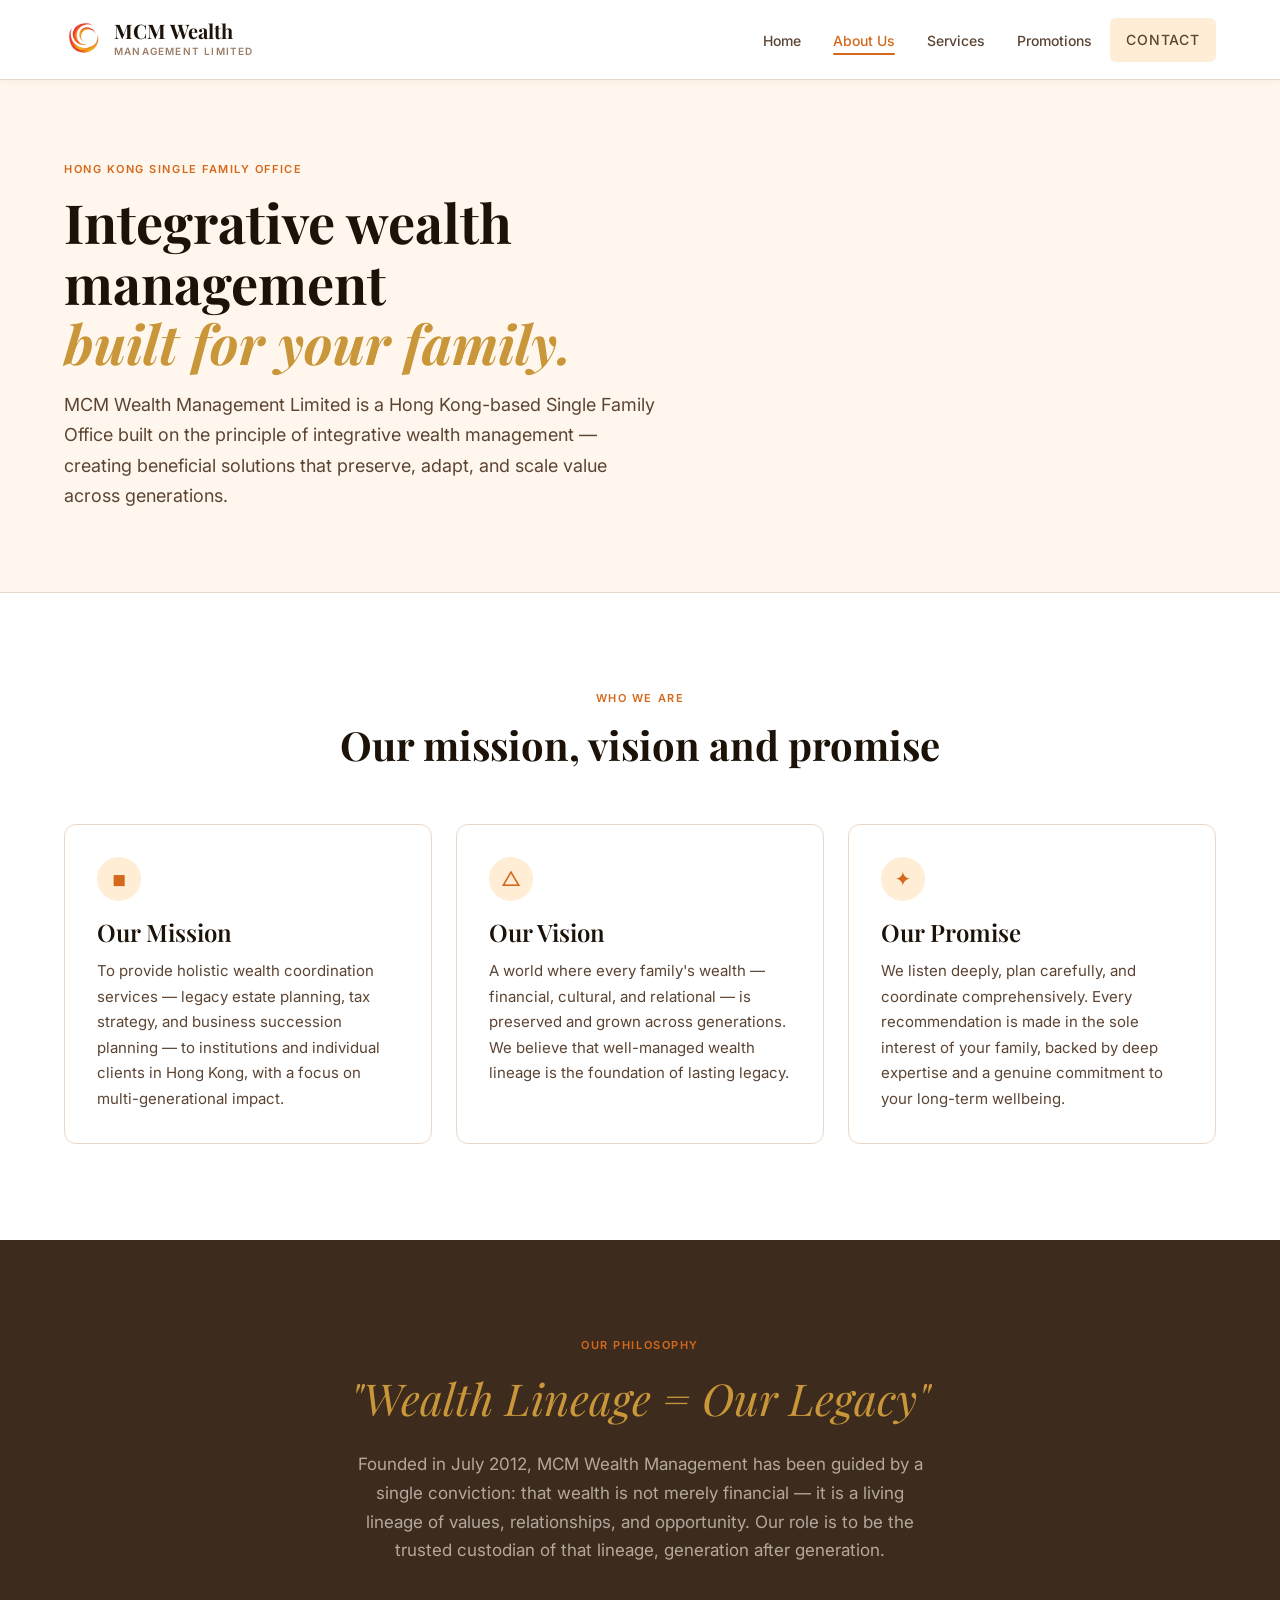
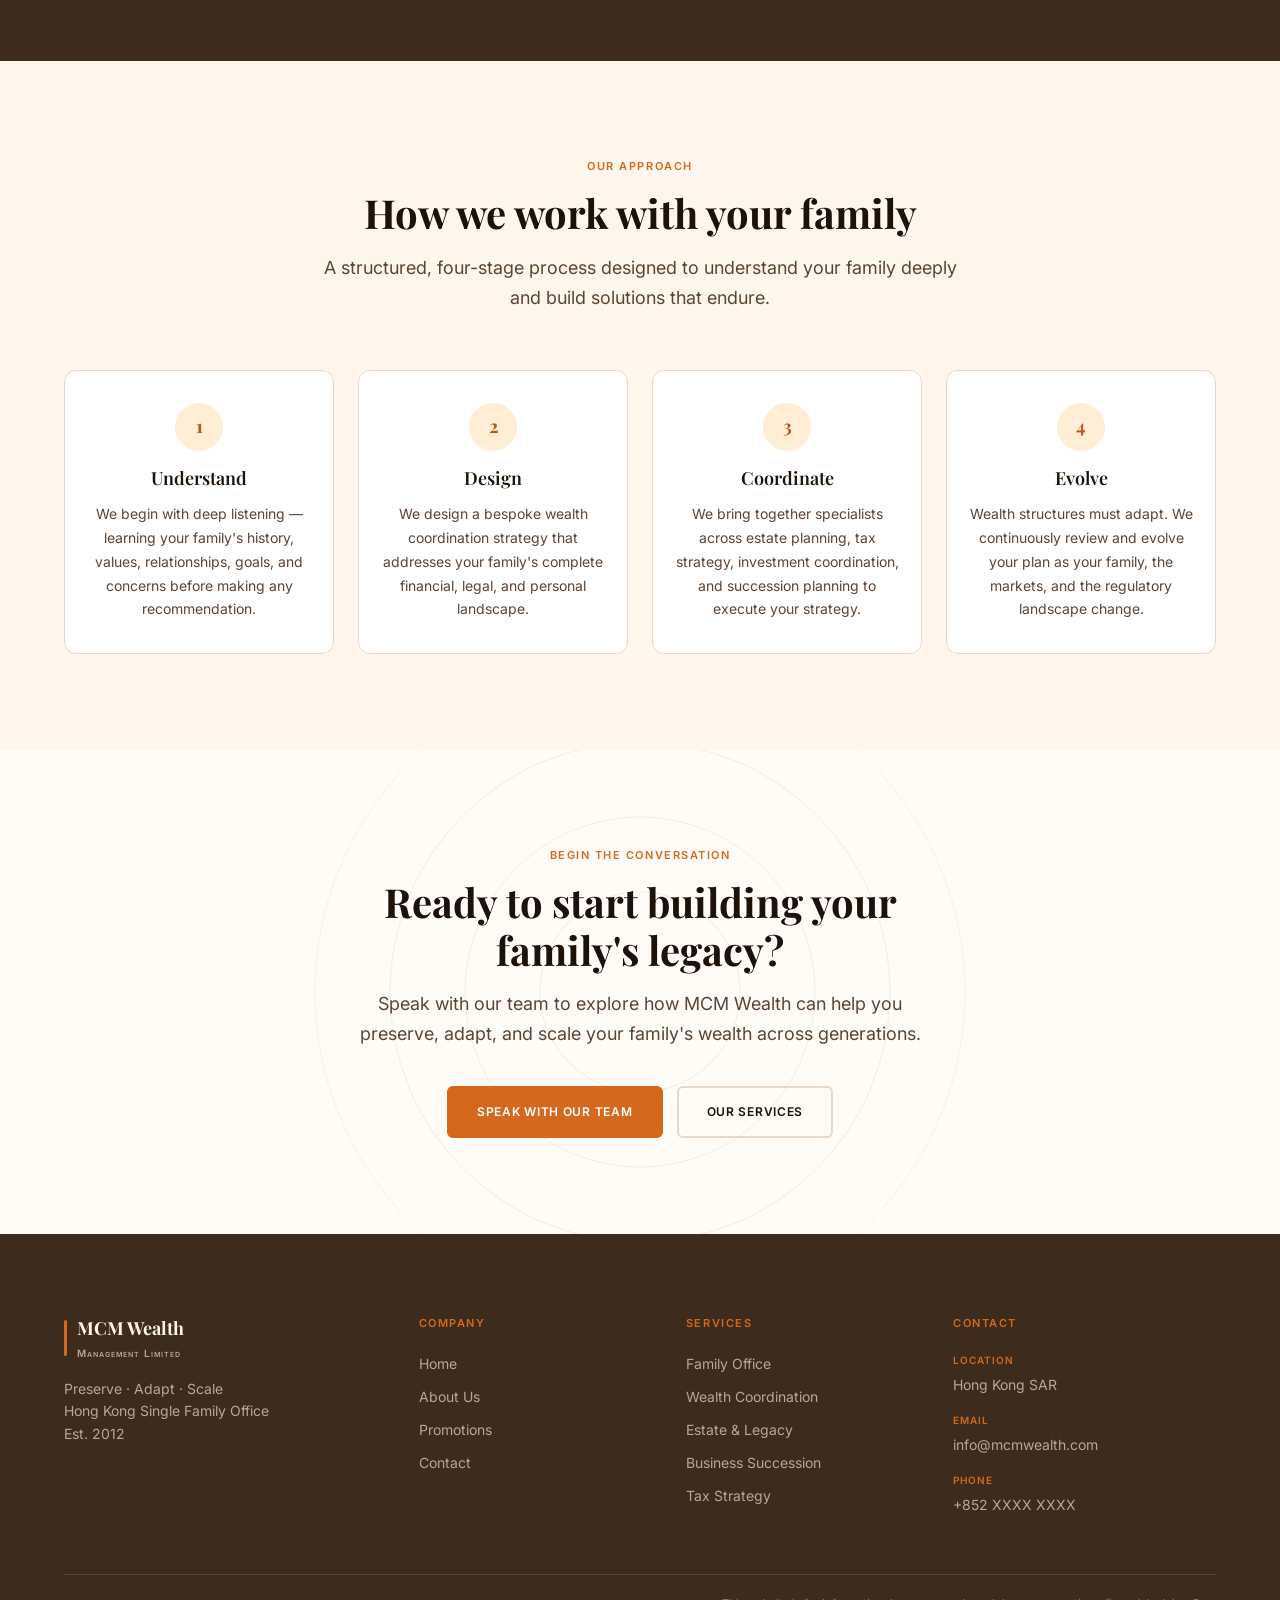
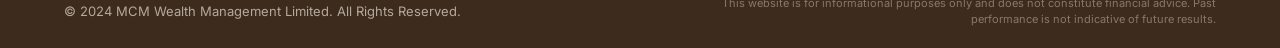
==== preview/about.html @ 8c88b35d "Added a logo image to the navigation bar of the MCM website; added images to each section on the Ser" ====
<!DOCTYPE html>
<html lang="en">
<head>
<meta charset="UTF-8">
<meta name="viewport" content="width=device-width, initial-scale=1">
<title>About Us — MCM Wealth Management</title>
<link rel="preconnect" href="https://fonts.googleapis.com">
<link rel="preconnect" href="https://fonts.gstatic.com" crossorigin>
<link href="https://fonts.googleapis.com/css2?family=Playfair+Display:ital,wght@0,600;0,700;1,400;1,600;1,700&family=Inter:wght@400;500;600&display=swap" rel="stylesheet">
<link rel="stylesheet" href="assets/css/main.css">
</head>
<body>

<header class="site-header" role="banner">
  <div class="container">
    <div class="header-inner">
      <a href="index.html" class="site-logo">
        <img class="logo-mark" src="assets/images/logo_icon.jpg" alt="" aria-hidden="true">
        <span class="logo-text"><span class="logo-name">MCM Wealth</span><span class="logo-sub">Management Limited</span></span>
      </a>
      <nav class="header-nav" role="navigation" id="primary-navigation">
        <ul class="nav-menu" role="menubar">
          <li><a href="index.html">Home</a></li>
          <li class="current-menu-item"><a href="about.html">About Us</a></li>
          <li><a href="services.html">Services</a></li>
          <li><a href="promotions.html">Promotions</a></li>
          <li><a href="contact.html" class="btn btn-nav">Contact</a></li>
        </ul>
      </nav>
      <button class="nav-toggle" aria-controls="primary-navigation" aria-expanded="false" aria-label="Toggle navigation">
        <span></span><span></span><span></span>
      </button>
    </div>
  </div>
</header>

<!-- PAGE HERO -->
<section class="hero-page">
  <div class="container">
    <span class="eyebrow reveal">Hong Kong Single Family Office</span>
    <h1 class="reveal reveal-delay-1">Integrative wealth management<br><em class="accent-gold">built for your family.</em></h1>
    <p class="reveal reveal-delay-2">MCM Wealth Management Limited is a Hong Kong-based Single Family Office built on the principle of integrative wealth management — creating beneficial solutions that preserve, adapt, and scale value across generations.</p>
  </div>
</section>

<!-- MISSION / VISION / PROMISE -->
<section class="section--white" aria-labelledby="about-mission-heading">
  <div class="container">
    <div class="section-intro text-center reveal">
      <span class="eyebrow">Who We Are</span>
      <h2 id="about-mission-heading">Our mission, vision and promise</h2>
    </div>
    <div class="mission-cards">
      <div class="mission-card reveal reveal-delay-1">
        <div class="mission-icon" aria-hidden="true">◾</div>
        <h3>Our Mission</h3>
        <p>To provide holistic wealth coordination services — legacy estate planning, tax strategy, and business succession planning — to institutions and individual clients in Hong Kong, with a focus on multi-generational impact.</p>
      </div>
      <div class="mission-card reveal reveal-delay-2">
        <div class="mission-icon" aria-hidden="true">△</div>
        <h3>Our Vision</h3>
        <p>A world where every family's wealth — financial, cultural, and relational — is preserved and grown across generations. We believe that well-managed wealth lineage is the foundation of lasting legacy.</p>
      </div>
      <div class="mission-card reveal reveal-delay-3">
        <div class="mission-icon" aria-hidden="true">✦</div>
        <h3>Our Promise</h3>
        <p>We listen deeply, plan carefully, and coordinate comprehensively. Every recommendation is made in the sole interest of your family, backed by deep expertise and a genuine commitment to your long-term wellbeing.</p>
      </div>
    </div>
  </div>
</section>

<!-- PHILOSOPHY -->
<section class="philosophy-section">
  <div class="container">
    <span class="eyebrow reveal" style="color:var(--orange);">Our Philosophy</span>
    <blockquote class="philosophy-quote reveal reveal-delay-1">"Wealth Lineage = Our Legacy"</blockquote>
    <p class="reveal reveal-delay-2">Founded in July 2012, MCM Wealth Management has been guided by a single conviction: that wealth is not merely financial — it is a living lineage of values, relationships, and opportunity. Our role is to be the trusted custodian of that lineage, generation after generation.</p>
  </div>
</section>

<!-- OUR APPROACH -->
<section class="section--alt">
  <div class="container">
    <div class="section-intro text-center reveal">
      <span class="eyebrow">Our Approach</span>
      <h2>How we work with your family</h2>
      <p>A structured, four-stage process designed to understand your family deeply and build solutions that endure.</p>
    </div>
    <div class="approach-grid">
      <div class="approach-card reveal reveal-delay-1">
        <div class="approach-number">1</div>
        <h3>Understand</h3>
        <p>We begin with deep listening — learning your family's history, values, relationships, goals, and concerns before making any recommendation.</p>
      </div>
      <div class="approach-card reveal reveal-delay-2">
        <div class="approach-number">2</div>
        <h3>Design</h3>
        <p>We design a bespoke wealth coordination strategy that addresses your family's complete financial, legal, and personal landscape.</p>
      </div>
      <div class="approach-card reveal reveal-delay-3">
        <div class="approach-number">3</div>
        <h3>Coordinate</h3>
        <p>We bring together specialists across estate planning, tax strategy, investment coordination, and succession planning to execute your strategy.</p>
      </div>
      <div class="approach-card reveal reveal-delay-4">
        <div class="approach-number">4</div>
        <h3>Evolve</h3>
        <p>Wealth structures must adapt. We continuously review and evolve your plan as your family, the markets, and the regulatory landscape change.</p>
      </div>
    </div>
  </div>
</section>

<!-- CTA -->
<section class="cta-band">
  <svg class="cta-band-circles" viewBox="0 0 700 700" fill="none" xmlns="http://www.w3.org/2000/svg" aria-hidden="true">
    <circle cx="350" cy="350" r="100" stroke="#EAD9C8" stroke-width="1"/>
    <circle cx="350" cy="350" r="175" stroke="#EAD9C8" stroke-width="1"/>
    <circle cx="350" cy="350" r="250" stroke="#EAD9C8" stroke-width="1"/>
    <circle cx="350" cy="350" r="325" stroke="#EAD9C8" stroke-width="0.75"/>
  </svg>
  <div class="cta-band-content reveal">
    <span class="eyebrow">Begin the Conversation</span>
    <h2>Ready to start building your family's legacy?</h2>
    <p>Speak with our team to explore how MCM Wealth can help you preserve, adapt, and scale your family's wealth across generations.</p>
    <div class="btn-group" style="justify-content:center;">
      <a href="contact.html" class="btn btn-primary">Speak with our team</a>
      <a href="services.html" class="btn btn-ghost">Our services</a>
    </div>
  </div>
</section>

<!-- FOOTER -->
<footer class="site-footer" role="contentinfo">
  <div class="container">
    <div class="footer-grid">
      <div class="footer-logo-col">
        <div class="footer-logo-brand">
          <span class="logo-bar" style="height:36px;" aria-hidden="true"></span>
          <span class="logo-text"><span class="footer-logo-name">MCM Wealth</span><span class="footer-logo-sub">Management Limited</span></span>
        </div>
        <p class="footer-tagline">Preserve · Adapt · Scale<br>Hong Kong Single Family Office<br>Est. 2012</p>
      </div>
      <div class="footer-col"><span class="footer-col-title">Company</span><nav class="footer-links"><a href="index.html">Home</a><a href="about.html">About Us</a><a href="promotions.html">Promotions</a><a href="contact.html">Contact</a></nav></div>
      <div class="footer-col"><span class="footer-col-title">Services</span><nav class="footer-links"><a href="services.html">Family Office</a><a href="services.html">Wealth Coordination</a><a href="services.html">Estate &amp; Legacy</a><a href="services.html">Business Succession</a><a href="services.html">Tax Strategy</a></nav></div>
      <div class="footer-col"><span class="footer-col-title">Contact</span><div class="footer-contact-items"><div class="footer-contact-item"><span class="flabel">Location</span><span class="fvalue">Hong Kong SAR</span></div><div class="footer-contact-item"><span class="flabel">Email</span><span class="fvalue">info@mcmwealth.com</span></div><div class="footer-contact-item"><span class="flabel">Phone</span><span class="fvalue">+852 XXXX XXXX</span></div></div></div>
    </div>
    <div class="footer-bottom">
      <p class="copyright">&copy; 2024 MCM Wealth Management Limited. All Rights Reserved.</p>
      <p class="disclaimer">This website is for informational purposes only and does not constitute financial advice. Past performance is not indicative of future results.</p>
    </div>
  </div>
</footer>

<script src="assets/js/main.js" defer></script>
</body>
</html>
---- preview/assets/css/main.css ----
/* ═══════════════════════════════════════════════════════════════════
   MCM WEALTH MANAGEMENT — Main Stylesheet
   ═══════════════════════════════════════════════════════════════════ */

/* ─────────────────────────────────────────
   1. Design Tokens
───────────────────────────────────────── */
:root {
    --bg-page:            #FFFCF8;
    --bg-alt:             #FFF7ED;
    --bg-dark:            #3D2C1E;
    --bg-dark-mid:        #4F3825;
    --orange:             #D4691E;
    --orange-hover:       #E07A30;
    --orange-deep:        #B85516;
    --orange-pale:        #FFEDD5;
    --orange-soft:        #FED7AA;
    --gold:               #C9963A;
    --text-primary:       #1C1208;
    --text-mid:           #5C4433;
    --text-muted:         #9C7E68;
    --text-on-dark:       #FDF4EC;
    --text-on-dark-muted: rgba(253,244,236,0.62);
    --line:               #EAD9C8;
    --line-dark:          rgba(253,244,236,0.12);

    --font-heading: 'Playfair Display', Georgia, serif;
    --font-body:    'Inter', system-ui, sans-serif;

    --container-max: 1200px;
    --section-py:    96px;
    --radius:        12px;
    --radius-sm:     8px;
    --shadow-card:   0 2px 20px rgba(61,44,30,0.08);
    --shadow-hover:  0 8px 32px rgba(61,44,30,0.14);
    --transition:    0.22s ease;
}

/* ─────────────────────────────────────────
   2. Reset & Base
───────────────────────────────────────── */
*, *::before, *::after { box-sizing: border-box; margin: 0; padding: 0; }

html { scroll-behavior: smooth; }

body {
    font-family:      var(--font-body);
    font-size:        16px;
    line-height:      1.65;
    color:            var(--text-primary);
    background-color: var(--bg-page);
    -webkit-font-smoothing: antialiased;
    padding-top:      80px; /* sticky header offset */
}

img { max-width: 100%; height: auto; display: block; }
a   { color: inherit; text-decoration: none; }
ul  { list-style: none; }

/* ─────────────────────────────────────────
   3. Typography Scale
───────────────────────────────────────── */
h1, h2, h3, h4 {
    font-family: var(--font-heading);
    color:       var(--text-primary);
    line-height: 1.12;
}

h1 { font-size: clamp(38px, 5vw, 54px); font-weight: 700; line-height: 1.12; }
h2 { font-size: clamp(28px, 4vw, 40px); font-weight: 700; line-height: 1.18; }
h3 { font-size: clamp(18px, 2.2vw, 24px); font-weight: 600; line-height: 1.3; }
h4 { font-size: 18px; font-weight: 600; }

p { line-height: 1.7; }

.body-l { font-size: 18px; line-height: 1.7; }
.body-m { font-size: 16px; line-height: 1.65; }
.body-s { font-size: 14px; line-height: 1.6; }

.eyebrow {
    font-family:    var(--font-body);
    font-size:      11px;
    font-weight:    600;
    letter-spacing: 0.14em;
    text-transform: uppercase;
    color:          var(--orange);
    display:        block;
    margin-bottom:  14px;
}

.accent-gold {
    font-style: italic;
    color:      var(--gold);
}

/* ─────────────────────────────────────────
   4. Layout Utilities
───────────────────────────────────────── */
.container {
    max-width:   var(--container-max);
    margin:      0 auto;
    padding:     0 24px;
}

.section         { padding: var(--section-py) 0; background: var(--bg-page); }
.section--alt    { padding: var(--section-py) 0; background: var(--bg-alt); }
.section--dark   { padding: var(--section-py) 0; background: var(--bg-dark); }
.section--orange { padding: 64px 0;               background: var(--orange); }
.section--white  { padding: var(--section-py) 0; background: #fff; }

.section-header  { display: flex; align-items: flex-end; justify-content: space-between; margin-bottom: 48px; gap: 24px; }
.section-header h2 { margin: 0; }

.text-center { text-align: center; }
.mb-8  { margin-bottom: 8px; }
.mb-12 { margin-bottom: 12px; }
.mb-16 { margin-bottom: 16px; }
.mb-24 { margin-bottom: 24px; }
.mb-32 { margin-bottom: 32px; }
.mb-48 { margin-bottom: 48px; }
.mt-32 { margin-top: 32px; }

/* ─────────────────────────────────────────
   5. Buttons
───────────────────────────────────────── */
.btn {
    display:         inline-flex;
    align-items:     center;
    gap:             8px;
    font-family:     var(--font-body);
    font-size:       12px;
    font-weight:     600;
    letter-spacing:  0.06em;
    text-transform:  uppercase;
    padding:         14px 28px;
    border-radius:   6px;
    border:          2px solid transparent;
    cursor:          pointer;
    transition:      transform var(--transition), box-shadow var(--transition), background var(--transition), border-color var(--transition), color var(--transition);
    white-space:     nowrap;
}

.btn:hover { transform: translateY(-2px); }

.btn-primary {
    background:  var(--orange);
    color:       #fff;
    border-color: var(--orange);
}
.btn-primary:hover {
    background:  var(--orange-hover);
    border-color: var(--orange-hover);
    box-shadow:  0 6px 20px rgba(212,105,30,0.35);
}
.btn-primary:active { background: var(--orange-deep); border-color: var(--orange-deep); }

.btn-ghost {
    background:  transparent;
    color:       var(--text-primary);
    border-color: var(--line);
}
.btn-ghost:hover { border-color: var(--orange); color: var(--orange); }

.btn-ghost-dark {
    background:  transparent;
    color:       var(--text-on-dark);
    border-color: var(--line-dark);
}
.btn-ghost-dark:hover { border-color: var(--orange); color: var(--orange); }

.btn-ghost-pale {
    background:  transparent;
    color:       var(--orange);
    border-color: var(--orange);
}
.btn-ghost-pale:hover { background: var(--orange-pale); }

.btn-nav {
    background:   var(--orange-pale);
    color:        var(--orange-deep);
    border-color: var(--orange-pale);
    border-radius: 100px;
    padding:      10px 20px;
    font-size:    11px;
}
.btn-nav:hover { background: var(--orange-soft); border-color: var(--orange-soft); }

.btn-group { display: flex; align-items: center; gap: 14px; flex-wrap: wrap; }

/* ─────────────────────────────────────────
   6. Scroll Reveal Animation
───────────────────────────────────────── */
.reveal {
    opacity:    0;
    transform:  translateY(22px);
    transition: opacity 0.65s ease, transform 0.65s ease;
}
.reveal.in {
    opacity:   1;
    transform: translateY(0);
}
.reveal-delay-1 { transition-delay: 0.1s; }
.reveal-delay-2 { transition-delay: 0.2s; }
.reveal-delay-3 { transition-delay: 0.3s; }
.reveal-delay-4 { transition-delay: 0.4s; }
.reveal-delay-5 { transition-delay: 0.5s; }

/* ─────────────────────────────────────────
   7. Site Header
───────────────────────────────────────── */
.site-header {
    position:         fixed;
    top:              0;
    left:             0;
    right:            0;
    z-index:          1000;
    height:           80px;
    background:       #fff;
    border-bottom:    1px solid var(--line);
    box-shadow:       0 1px 8px rgba(61,44,30,0.06);
    transition:       box-shadow var(--transition), background var(--transition);
}
.site-header.scrolled {
    box-shadow: 0 2px 20px rgba(61,44,30,0.14);
    background: rgba(255,255,255,0.97);
    backdrop-filter: blur(8px);
}

.header-inner {
    display:     flex;
    align-items: center;
    justify-content: space-between;
    height:      80px;
}

/* Logo */
.site-logo {
    display:     flex;
    align-items: center;
    gap:         12px;
    flex-shrink: 0;
}
.logo-mark {
    width:         38px;
    height:        38px;
    object-fit:    contain;
    flex-shrink:   0;
    display:       block;
    margin-top:    -8px;
}

/* Service detail images */
.service-image {
    width: 240px;
    max-width: 240px;
    height: auto;
    margin-left: 20px;
    margin-bottom: 12px;
    display: block;
    object-fit: cover;
    border-radius: 8px;
}

@media (max-width: 768px) {
    .service-image {
        width: 100%;
        max-width: 100%;
        margin-left: 0;
        margin-bottom: 18px;
    }
}
/* Carousel for services hero */
.hero-carousel { display: block; }
.carousel { position: relative; width: 100%; height: 420px; overflow: hidden; }
.carousel-track { display: flex; position: relative; width: 100%; height: 100%; transition: transform 520ms cubic-bezier(0.22,0.9,0.36,1); will-change: transform; }
.carousel-slide { position: relative; min-width: 100%; height: 100%; flex: 0 0 100%; display: flex; align-items: center; justify-content: center; }
.carousel-img { width: 100%; height: 100%; object-fit: cover; border-radius: 16px; display: block; transform: none; }
.carousel-btn { display: none; }
.carousel-btn:focus { outline: 3px solid rgba(201,135,60,0.18); }
.carousel-dots { position: absolute; left: 50%; transform: translateX(-50%); bottom: -18px; display: flex; gap: 8px; }
.carousel-dots button { width: 10px; height: 10px; background: var(--line); border-radius: 50%; border: 0; padding: 0; cursor: pointer; }
.carousel-dots button.active { background: var(--orange); box-shadow: 0 2px 6px rgba(196,129,60,0.16); }

@media (max-width: 768px) {
    .hero-carousel { width: 100%; order: 3; margin-top: 18px; }
    .carousel { height: 315px; }
    .carousel-btn.prev { left: 8px; }
    .carousel-btn.next { right: 8px; }
    .carousel-dots { bottom: -14px; }
    /* ensure image fills but with smaller height to reduce cropping on narrow screens */
    .carousel-img { transform: none; border-radius: 12px; }
}

@media (prefers-reduced-motion: reduce) {
    .carousel-slide { transition: none; }
}
.logo-bar {
    width:         3px;
    height:        44px;
    background:    var(--orange);
    border-radius: 2px;
    flex-shrink:   0;
}
.logo-text { display: flex; flex-direction: column; gap: 2px; }
.logo-name {
    font-family:  var(--font-heading);
    font-weight:  700;
    font-size:    20px;
    color:        var(--text-primary);
    line-height:  1;
}
.logo-sub {
    font-family:    var(--font-body);
    font-size:      10px;
    font-weight:    600;
    letter-spacing: 0.12em;
    text-transform: uppercase;
    color:          var(--text-muted);
    font-variant:   small-caps;
}

/* Nav */
.nav-menu {
    display:     flex;
    align-items: center;
    gap:         4px;
}
.nav-menu li a {
    font-family:    var(--font-body);
    font-size:      14px;
    font-weight:    500;
    color:          var(--text-mid);
    padding:        8px 14px;
    border-radius:  6px;
    position:       relative;
    transition:     color var(--transition);
}
.nav-menu li a::after {
    content:    '';
    position:   absolute;
    bottom:     2px;
    left:       14px;
    right:      14px;
    height:     2px;
    background: var(--orange);
    transform:  scaleX(0);
    transition: transform var(--transition);
    border-radius: 2px;
}
.nav-menu li a:hover,
.nav-menu li.current-menu-item a { color: var(--orange); }
.nav-menu li.current-menu-item a::after,
.nav-menu li a:hover::after { transform: scaleX(1); }
.nav-menu li:last-child a::after { display: none; }

/* Hamburger */
.nav-toggle {
    display:    none;
    flex-direction: column;
    gap:        5px;
    cursor:     pointer;
    padding:    8px;
    background: none;
    border:     none;
}
.nav-toggle span {
    display:       block;
    width:         22px;
    height:        2px;
    background:    var(--text-primary);
    border-radius: 2px;
    transition:    transform var(--transition), opacity var(--transition);
}

/* Mobile menu open state */
.nav-open .nav-toggle span:nth-child(1) { transform: translateY(7px) rotate(45deg); }
.nav-open .nav-toggle span:nth-child(2) { opacity: 0; }
.nav-open .nav-toggle span:nth-child(3) { transform: translateY(-7px) rotate(-45deg); }

/* ─────────────────────────────────────────
   8. Hero — Home
───────────────────────────────────────── */
.hero-home {
    background: var(--bg-dark);
    min-height: 620px;
    display:    flex;
    align-items: center;
    padding:    100px 0 80px;
    overflow:   hidden;
}
.hero-home .container { width: 100%; }

.hero-home-inner {
    display:    grid;
    grid-template-columns: 1fr 420px;
    gap:        64px;
    align-items: center;
}

.hero-home-content h1 { color: var(--text-on-dark); }
.hero-home-content p  { color: var(--text-on-dark-muted); font-size: 18px; margin: 20px 0 32px; max-width: 520px; line-height: 1.7; }

/* HK Skyline card */
.hero-visual-card {
    background:    var(--bg-dark-mid);
    border-radius: var(--radius);
    padding:       32px;
    border:        1px solid var(--line-dark);
}
.hero-skyline { width: 100%; display: block; }
.hero-info-strip {
    display:        grid;
    grid-template-columns: repeat(3,1fr);
    gap:            1px;
    background:     var(--line-dark);
    margin-top:     24px;
    border-top:     1px solid var(--line-dark);
    padding-top:    20px;
}
.hero-info-item { text-align: center; padding: 0 8px; }
.hero-info-item .value {
    font-family: var(--font-heading);
    font-size:   20px;
    font-weight: 700;
    color:       var(--text-on-dark);
    display:     block;
}
.hero-info-item .label {
    font-size:  11px;
    color:      var(--text-on-dark-muted);
    margin-top: 2px;
    display:    block;
}

/* ─────────────────────────────────────────
   9. Hero — Interior Pages
───────────────────────────────────────── */
.hero-page {
    padding: 80px 0;
    background: var(--bg-alt);
    border-bottom: 1px solid var(--line);
}
.hero-page--dark {
    padding: 80px 0;
    background: var(--bg-dark);
}
.hero-page h1 { max-width: 720px; }
.hero-page--dark h1 { color: var(--text-on-dark); }
.hero-page--dark p  { color: var(--text-on-dark-muted); }
.hero-page p { max-width: 600px; margin-top: 16px; font-size: 18px; color: var(--text-mid); }

/* ─────────────────────────────────────────
   10. Who We Are / Value Cards
───────────────────────────────────────── */
.section-intro { max-width: 640px; margin: 0 auto 56px; }
.section-intro p { font-size: 18px; color: var(--text-mid); margin-top: 16px; }

.cards-3col {
    display: grid;
    grid-template-columns: repeat(3, 1fr);
    gap: 24px;
}

.value-card {
    background:    #fff;
    border-radius: var(--radius);
    border:        1px solid var(--line);
    padding:       32px;
    position:      relative;
    overflow:      hidden;
    transition:    transform var(--transition), box-shadow var(--transition);
}
.value-card::before {
    content:    '';
    position:   absolute;
    top:        0; left: 0; right: 0;
    height:     3px;
    background: var(--orange);
}
.value-card:hover {
    transform:  translateY(-4px);
    box-shadow: var(--shadow-hover);
}
.value-card-badge {
    display:         inline-flex;
    align-items:     center;
    justify-content: center;
    width:           40px;
    height:          40px;
    border-radius:   50%;
    background:      var(--orange-pale);
    color:           var(--orange-deep);
    font-family:     var(--font-heading);
    font-weight:     700;
    font-size:       16px;
    margin-bottom:   20px;
}
.value-card h3 { margin-bottom: 12px; }
.value-card p  { color: var(--text-mid); font-size: 15px; line-height: 1.65; }

/* ─────────────────────────────────────────
   11. Stats Band
───────────────────────────────────────── */
.stats-band {
    background: var(--orange);
    padding:    56px 0;
}
.stats-band-grid {
    display:             grid;
    grid-template-columns: repeat(4,1fr);
    gap:                 1px;
    background:          rgba(255,255,255,0.15);
}
.stat-item {
    background: var(--orange);
    padding:    28px 24px;
    text-align: center;
}
.stat-value {
    font-family: var(--font-heading);
    font-weight: 700;
    font-size:   clamp(36px, 4vw, 52px);
    color:       #fff;
    display:     block;
    line-height: 1;
}
.stat-label {
    font-family:    var(--font-body);
    font-size:      12px;
    font-weight:    600;
    letter-spacing: 0.1em;
    text-transform: uppercase;
    color:          rgba(255,255,255,0.78);
    margin-top:     8px;
    display:        block;
}

/* ─────────────────────────────────────────
   12. Credibility Section
───────────────────────────────────────── */
.credibility-inner {
    display:    grid;
    grid-template-columns: 1fr 1fr;
    gap:        80px;
    align-items: flex-start;
}
.credibility-left h2 { color: var(--text-on-dark); margin: 0 0 20px; }
.credibility-left p  { color: var(--text-on-dark-muted); font-size: 17px; line-height: 1.75; }
.credibility-divider {
    width:     56px;
    height:    2px;
    background: var(--orange);
    margin:    0 0 24px;
}
.credibility-cards { display: flex; flex-direction: column; gap: 16px; }

.cred-card {
    background:    var(--bg-dark-mid);
    border-radius: var(--radius-sm);
    border:        1px solid var(--line-dark);
    border-left:   2.5px solid var(--orange);
    padding:       24px 24px 24px 20px;
}
.cred-card .tag {
    font-size:      10px;
    font-weight:    600;
    letter-spacing: 0.14em;
    text-transform: uppercase;
    color:          var(--orange);
    display:        block;
    margin-bottom:  6px;
}
.cred-card h3 { color: var(--text-on-dark); font-size: 18px; margin-bottom: 8px; }
.cred-card p  { color: var(--text-on-dark-muted); font-size: 14px; line-height: 1.65; }

/* ─────────────────────────────────────────
   13. Services Preview Grid
───────────────────────────────────────── */
.services-grid {
    display: grid;
    grid-template-columns: repeat(3, 1fr);
    gap: 24px;
}

.service-card {
    background:    #fff;
    border-radius: var(--radius);
    border:        1px solid var(--line);
    padding:       32px;
    position:      relative;
    overflow:      hidden;
    transition:    border-color var(--transition), box-shadow var(--transition), transform var(--transition);
    cursor:        default;
}
.service-card::after {
    content:    '';
    position:   absolute;
    top:        0; left: 0;
    width:      3px;
    height:     100%;
    background: var(--orange);
    transform:  scaleY(0);
    transform-origin: top;
    transition: transform 0.3s ease;
}
.service-card:hover {
    border-color: var(--orange);
    box-shadow:   var(--shadow-hover);
    transform:    translateY(-2px);
}
.service-card:hover::after { transform: scaleY(1); }

.service-card-number {
    font-family: var(--font-heading);
    font-size:   56px;
    font-weight: 700;
    color:       var(--line);
    line-height: 1;
    margin-bottom: 12px;
    display:     block;
}
.service-card h3 { margin-bottom: 10px; }
.service-card p  { color: var(--text-mid); font-size: 14px; line-height: 1.65; }

.service-card-bespoke {
    border:        2px dashed var(--line);
    background:    transparent;
    display:       flex;
    flex-direction: column;
    align-items:   center;
    justify-content: center;
    text-align:    center;
    min-height:    200px;
    gap:           12px;
}
.service-card-bespoke:hover { border-color: var(--orange); }
.service-card-bespoke p { color: var(--text-muted); font-size: 15px; }
.bespoke-icon {
    width:         48px;
    height:        48px;
    border-radius: 50%;
    background:    var(--orange-pale);
    display:       flex;
    align-items:   center;
    justify-content: center;
    color:         var(--orange);
    font-size:     22px;
    margin-bottom: 4px;
}

/* ─────────────────────────────────────────
   14. CTA Band
───────────────────────────────────────── */
.cta-band {
    background: var(--bg-page);
    padding:    96px 0;
    position:   relative;
    overflow:   hidden;
    text-align: center;
}
.cta-band-circles {
    position:   absolute;
    top:        50%;
    left:       50%;
    transform:  translate(-50%, -50%);
    width:      700px;
    height:     700px;
    pointer-events: none;
    opacity:    0.45;
}
.cta-band-content { position: relative; z-index: 1; max-width: 600px; margin: 0 auto; }
.cta-band-content h2 { margin: 0 0 16px; }
.cta-band-content p  { color: var(--text-mid); font-size: 18px; margin-bottom: 36px; }

/* ─────────────────────────────────────────
   15. Services Page — Large Cards
───────────────────────────────────────── */
.services-list { display: flex; flex-direction: column; gap: 32px; }

.service-full-card {
    background:    #fff;
    border-radius: var(--radius);
    border:        1px solid var(--line);
    border-top:    3px solid var(--orange);
    padding:       40px 48px;
    display:       grid;
    grid-template-columns: 220px 1fr;
    gap:           48px;
    align-items:   start;
    transition:    box-shadow var(--transition);
}
.service-full-card:hover { box-shadow: var(--shadow-hover); }

.service-full-left .number {
    font-family: var(--font-heading);
    font-size:   80px;
    font-weight: 700;
    color:       var(--orange-pale);
    line-height: 1;
    display:     block;
    margin-bottom: 16px;
}
.service-full-left h3 { font-size: 22px; }

.service-full-right .teaser {
    font-family: var(--font-heading);
    font-style:  italic;
    font-size:   17px;
    color:       var(--text-mid);
    margin:      0 0 16px;
}
.service-full-right p { color: var(--text-mid); font-size: 15px; margin-bottom: 20px; }
.service-bullets { display: flex; flex-direction: column; gap: 8px; }
.service-bullets li {
    font-size:  14px;
    color:      var(--text-mid);
    padding-left: 18px;
    position:   relative;
}
.service-bullets li::before {
    content:    '—';
    position:   absolute;
    left:       0;
    color:      var(--orange);
    font-weight: 600;
}
.service-full-right .learn-more {
    display:     inline-flex;
    align-items: center;
    gap:         6px;
    color:       var(--orange);
    font-size:   13px;
    font-weight: 600;
    margin-top:  20px;
    transition:  gap var(--transition);
}
.service-full-right .learn-more:hover { gap: 10px; }

.services-grid-3col {
    display: grid;
    grid-template-columns: repeat(3, 1fr);
    gap: 24px;
    margin-top: 32px;
}

/* ─────────────────────────────────────────
   16. Promotions Page
───────────────────────────────────────── */
.promos-grid {
    display: grid;
    grid-template-columns: repeat(2, 1fr);
    gap: 24px;
}

.promo-card {
    background:    #fff;
    border-radius: var(--radius);
    border:        1px solid var(--line);
    border-left:   4px solid var(--orange);
    padding:       32px;
    display:       flex;
    flex-direction: column;
    gap:           12px;
    transition:    box-shadow var(--transition), transform var(--transition);
}
.promo-card:hover { box-shadow: var(--shadow-hover); transform: translateY(-2px); }

.promo-card-top { display: flex; align-items: flex-start; justify-content: space-between; gap: 12px; }
.promo-badge {
    background:    var(--orange-pale);
    color:         var(--orange-deep);
    font-size:     11px;
    font-weight:   700;
    letter-spacing: 0.05em;
    padding:       5px 12px;
    border-radius: 100px;
    white-space:   nowrap;
    flex-shrink:   0;
}
.promo-tag {
    font-size:      10px;
    font-weight:    600;
    letter-spacing: 0.12em;
    text-transform: uppercase;
    color:          var(--orange);
}
.promo-card h3 { font-size: 20px; margin: 0; }
.promo-subtitle {
    font-family:  var(--font-heading);
    font-style:   italic;
    font-size:    15px;
    color:        var(--orange);
}
.promo-card p { color: var(--text-mid); font-size: 15px; line-height: 1.65; }

.promo-highlight {
    background:    var(--orange-pale);
    color:         var(--orange-deep);
    font-size:     13px;
    font-weight:   500;
    padding:       12px 16px;
    border-radius: 6px;
    margin-top:    auto;
}

.terms-note { text-align: center; color: var(--text-muted); font-size: 13px; margin-top: 40px; }

/* ─────────────────────────────────────────
   17. About Page
───────────────────────────────────────── */
.philosophy-section {
    background: var(--bg-dark);
    padding:    96px 0;
    text-align: center;
}
.philosophy-quote {
    font-family: var(--font-heading);
    font-style:  italic;
    font-size:   clamp(28px, 4vw, 44px);
    color:       var(--gold);
    line-height: 1.3;
    max-width:   720px;
    margin:      0 auto 24px;
}
.philosophy-section p { color: var(--text-on-dark-muted); font-size: 17px; max-width: 580px; margin: 0 auto; }

.approach-grid {
    display: grid;
    grid-template-columns: repeat(4, 1fr);
    gap: 24px;
}
.approach-card {
    text-align:  center;
    padding:     32px 20px;
    background:  #fff;
    border-radius: var(--radius);
    border:      1px solid var(--line);
    transition:  transform var(--transition), box-shadow var(--transition);
}
.approach-card:hover { transform: translateY(-4px); box-shadow: var(--shadow-hover); }
.approach-number {
    width:           48px;
    height:          48px;
    border-radius:   50%;
    background:      var(--orange-pale);
    color:           var(--orange-deep);
    font-family:     var(--font-heading);
    font-weight:     700;
    font-size:       18px;
    display:         inline-flex;
    align-items:     center;
    justify-content: center;
    margin-bottom:   16px;
}
.approach-card h3 { font-size: 18px; margin-bottom: 12px; }
.approach-card p  { color: var(--text-mid); font-size: 14px; }

.mission-cards { display: grid; grid-template-columns: repeat(3,1fr); gap: 24px; }
.mission-card {
    background:    #fff;
    border:        1px solid var(--line);
    border-radius: var(--radius);
    padding:       32px;
    transition:    transform var(--transition), box-shadow var(--transition);
}
.mission-card:hover { transform: translateY(-4px); box-shadow: var(--shadow-hover); }
.mission-icon {
    width:           44px;
    height:          44px;
    border-radius:   50%;
    background:      var(--orange-pale);
    display:         inline-flex;
    align-items:     center;
    justify-content: center;
    color:           var(--orange);
    font-size:       20px;
    margin-bottom:   16px;
}
.mission-card h3 { margin-bottom: 10px; }
.mission-card p  { color: var(--text-mid); font-size: 15px; }

/* ─────────────────────────────────────────
   18. Contact Page
───────────────────────────────────────── */
.contact-layout {
    display: grid;
    grid-template-columns: 1fr 400px;
    gap: 64px;
    align-items: start;
}

.contact-details { margin-bottom: 48px; }
.contact-detail-item {
    display:     flex;
    gap:         16px;
    align-items: flex-start;
    margin-bottom: 24px;
}
.contact-icon {
    width:           40px;
    height:          40px;
    border-radius:   50%;
    background:      var(--orange-pale);
    display:         flex;
    align-items:     center;
    justify-content: center;
    color:           var(--orange);
    font-size:       16px;
    flex-shrink:     0;
}
.contact-detail-text .label { font-size: 11px; font-weight: 600; letter-spacing: 0.1em; text-transform: uppercase; color: var(--text-muted); display: block; margin-bottom: 4px; }
.contact-detail-text .value { font-size: 16px; color: var(--text-primary); }

/* Contact form */
.contact-form { display: flex; flex-direction: column; gap: 20px; }
.form-row { display: grid; grid-template-columns: 1fr 1fr; gap: 20px; }
.form-group { display: flex; flex-direction: column; gap: 6px; }
.form-group label {
    font-size:   13px;
    font-weight: 500;
    color:       var(--text-mid);
}
.form-group input,
.form-group textarea {
    font-family: var(--font-body);
    font-size:   15px;
    color:       var(--text-primary);
    background:  #fff;
    border:      1.5px solid var(--line);
    border-radius: 6px;
    padding:     12px 16px;
    outline:     none;
    transition:  border-color var(--transition), box-shadow var(--transition);
    width:       100%;
}
.form-group input:focus,
.form-group textarea:focus {
    border-color: var(--orange);
    box-shadow:   0 0 0 3px rgba(212,105,30,0.12);
}
.form-group textarea { min-height: 140px; resize: vertical; }
.form-group input::placeholder,
.form-group textarea::placeholder { color: var(--text-muted); }

.form-submit { margin-top: 8px; }
.form-notice {
    font-size:    13px;
    color:        var(--text-muted);
    margin-top:   12px;
}
.form-success {
    background:    #f0fdf4;
    border:        1px solid #86efac;
    border-radius: 8px;
    padding:       16px 20px;
    color:         #166534;
    font-size:     15px;
}
.form-error {
    background:    #fef2f2;
    border:        1px solid #fca5a5;
    border-radius: 8px;
    padding:       16px 20px;
    color:         #991b1b;
    font-size:     15px;
}

/* Contact right panel */
.contact-panel {
    background:    var(--bg-dark);
    border-radius: var(--radius);
    padding:       40px 36px;
    border:        1px solid var(--line-dark);
}
.contact-panel h3 { color: var(--text-on-dark); margin-bottom: 24px; font-size: 20px; }
.expect-list { display: flex; flex-direction: column; gap: 16px; margin-bottom: 40px; }
.expect-item { display: flex; gap: 14px; align-items: flex-start; }
.expect-icon {
    width:           32px;
    height:          32px;
    border-radius:   50%;
    background:      rgba(212,105,30,0.2);
    display:         flex;
    align-items:     center;
    justify-content: center;
    color:           var(--orange);
    flex-shrink:     0;
    font-size:       14px;
}
.expect-item strong { display: block; color: var(--text-on-dark); font-size: 14px; font-weight: 600; }
.expect-item span   { display: block; color: var(--text-on-dark-muted); font-size: 13px; }
.panel-divider { height: 1px; background: var(--line-dark); margin: 32px 0; }
.panel-quote {
    font-family:  var(--font-heading);
    font-style:   italic;
    font-size:    20px;
    color:        var(--gold);
    line-height:  1.45;
}

/* Compliance strip */
.compliance-strip {
    background:  var(--bg-alt);
    border-top:  1px solid var(--line);
    padding:     20px 0;
    text-align:  center;
}
.compliance-strip p { font-size: 12px; color: var(--text-muted); line-height: 1.6; max-width: 760px; margin: 0 auto; }

/* CTA Strip */
.cta-strip {
    background: var(--bg-alt);
    padding:    64px 0;
    text-align: center;
    border-top: 1px solid var(--line);
}
.cta-strip h2 { margin-bottom: 16px; }
.cta-strip p  { color: var(--text-mid); font-size: 17px; margin-bottom: 32px; max-width: 480px; margin-left: auto; margin-right: auto; }

/* ─────────────────────────────────────────
   19. Footer
───────────────────────────────────────── */
.site-footer {
    background:   var(--bg-dark);
    padding-top:  80px;
}
.footer-grid {
    display: grid;
    grid-template-columns: 1.4fr 1fr 1fr 1.2fr;
    gap: 48px;
    padding-bottom: 56px;
    border-bottom: 1px solid var(--line-dark);
}
.footer-logo-col .footer-tagline {
    color:       var(--text-on-dark-muted);
    font-size:   14px;
    margin-top:  16px;
    line-height: 1.6;
    max-width:   240px;
}
.footer-logo-brand { display: flex; align-items: center; gap: 10px; }
.footer-logo-name { font-family: var(--font-heading); font-weight: 700; font-size: 18px; color: var(--text-on-dark); }
.footer-logo-sub  { font-size: 10px; font-weight: 600; letter-spacing: 0.1em; color: var(--text-on-dark-muted); font-variant: small-caps; }

.footer-col-title {
    font-family:    var(--font-body);
    font-size:      11px;
    font-weight:    600;
    letter-spacing: 0.14em;
    text-transform: uppercase;
    color:          var(--orange);
    display:        block;
    margin-bottom:  20px;
}
.footer-links { display: flex; flex-direction: column; gap: 10px; }
.footer-links a {
    font-size:  14px;
    color:      var(--text-on-dark-muted);
    transition: color var(--transition);
}
.footer-links a:hover { color: var(--text-on-dark); }

.footer-contact-items { display: flex; flex-direction: column; gap: 14px; }
.footer-contact-item .flabel {
    font-size:      10px;
    font-weight:    600;
    letter-spacing: 0.1em;
    text-transform: uppercase;
    color:          var(--orange);
    display:        block;
    margin-bottom:  3px;
}
.footer-contact-item .fvalue {
    font-size: 14px;
    color:     var(--text-on-dark-muted);
}

.footer-bottom {
    display:         flex;
    align-items:     center;
    justify-content: space-between;
    padding:         20px 0;
    gap:             16px;
}
.footer-bottom .copyright { font-size: 13px; color: var(--text-on-dark-muted); }
.footer-bottom .disclaimer { font-size: 11px; color: rgba(253,244,236,0.38); max-width: 500px; text-align: right; line-height: 1.5; }

/* ─────────────────────────────────────────
   20. Responsive
───────────────────────────────────────── */
@media (max-width: 1024px) {
    .service-full-card { grid-template-columns: 1fr; gap: 24px; padding: 32px; }
    .service-full-left .number { font-size: 56px; }
    .footer-grid { grid-template-columns: 1fr 1fr; }
}

@media (max-width: 768px) {
    :root { --section-py: 64px; }
    body  { padding-top: 70px; }

    .site-header { height: 70px; }
    .header-inner { height: 70px; }

    /* Mobile nav */
    .nav-toggle { display: flex; }
    .header-nav {
        position:   fixed;
        top:        70px;
        left:       0;
        right:      0;
        bottom:     0;
        background: rgba(255,255,255,0.98);
        backdrop-filter: blur(12px);
        flex-direction: column;
        justify-content: flex-start;
        align-items: stretch;
        padding:    32px 24px;
        display:    none;
        border-top: 1px solid var(--line);
        overflow-y: auto;
    }
    .nav-open .header-nav { display: flex; }
    .nav-menu { flex-direction: column; align-items: stretch; gap: 0; }
    .nav-menu li a { padding: 14px 0; font-size: 18px; display: block; border-bottom: 1px solid var(--line); }
    .nav-menu li a::after { display: none; }
    .nav-menu li:last-child a { border-bottom: none; }

    /* Grids */
    .hero-home-inner        { grid-template-columns: 1fr; gap: 40px; }
    .hero-info-strip        { grid-template-columns: repeat(3,1fr); }
    .cards-3col             { grid-template-columns: 1fr; }
    .stats-band-grid        { grid-template-columns: repeat(2,1fr); }
    .credibility-inner      { grid-template-columns: 1fr; gap: 40px; }
    .services-grid          { grid-template-columns: 1fr; }
    .section-header         { flex-direction: column; align-items: flex-start; }
    .approach-grid          { grid-template-columns: repeat(2,1fr); }
    .mission-cards          { grid-template-columns: 1fr; }
    .promos-grid            { grid-template-columns: 1fr; }
    .contact-layout         { grid-template-columns: 1fr; }
    .footer-grid            { grid-template-columns: 1fr 1fr; gap: 32px; }
    .footer-bottom          { flex-direction: column; text-align: center; }
    .footer-bottom .disclaimer { text-align: center; }
    .services-grid-3col     { grid-template-columns: 1fr; }
    .form-row               { grid-template-columns: 1fr; }

    .cta-band-circles { width: 400px; height: 400px; }
}

@media (max-width: 480px) {
    .stats-band-grid  { grid-template-columns: repeat(2,1fr); }
    .approach-grid    { grid-template-columns: 1fr; }
    .footer-grid      { grid-template-columns: 1fr; }
    .hero-info-strip  { grid-template-columns: repeat(3,1fr); }
    .btn-group        { flex-direction: column; align-items: flex-start; }
}
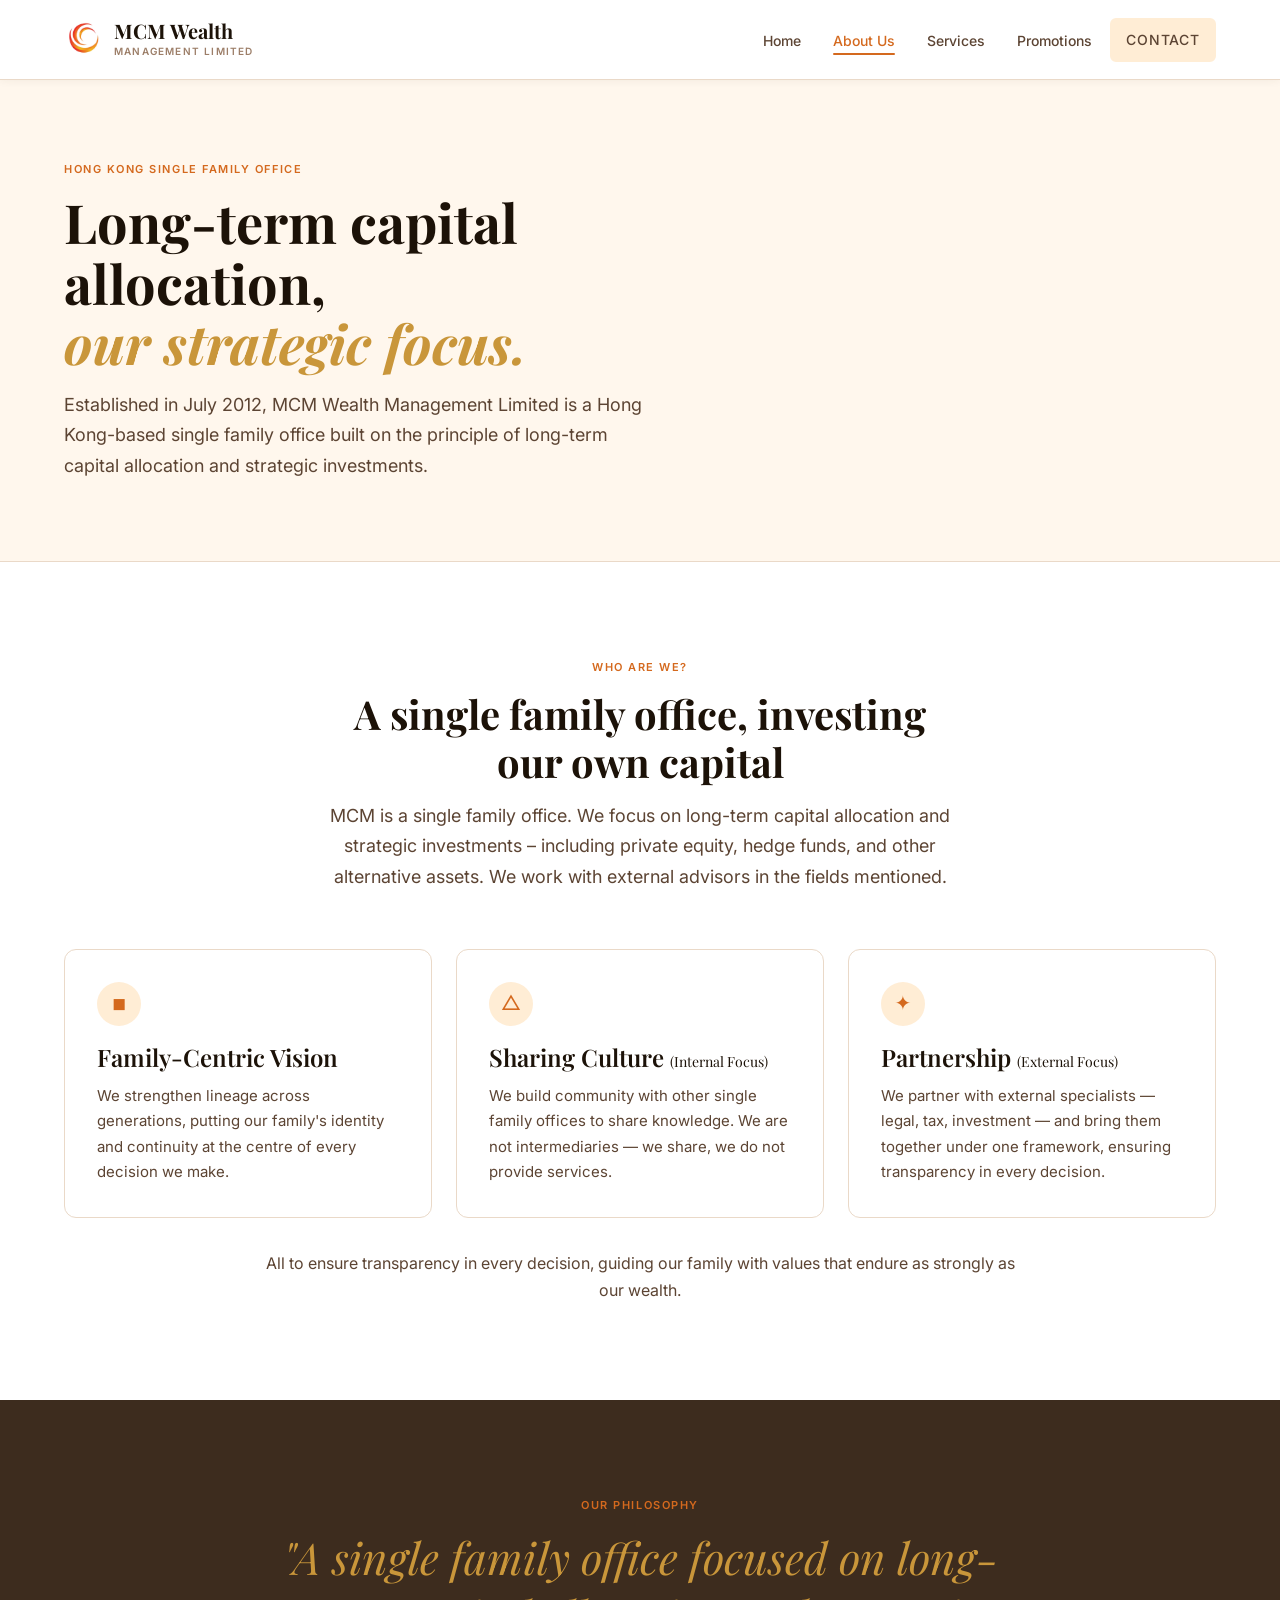
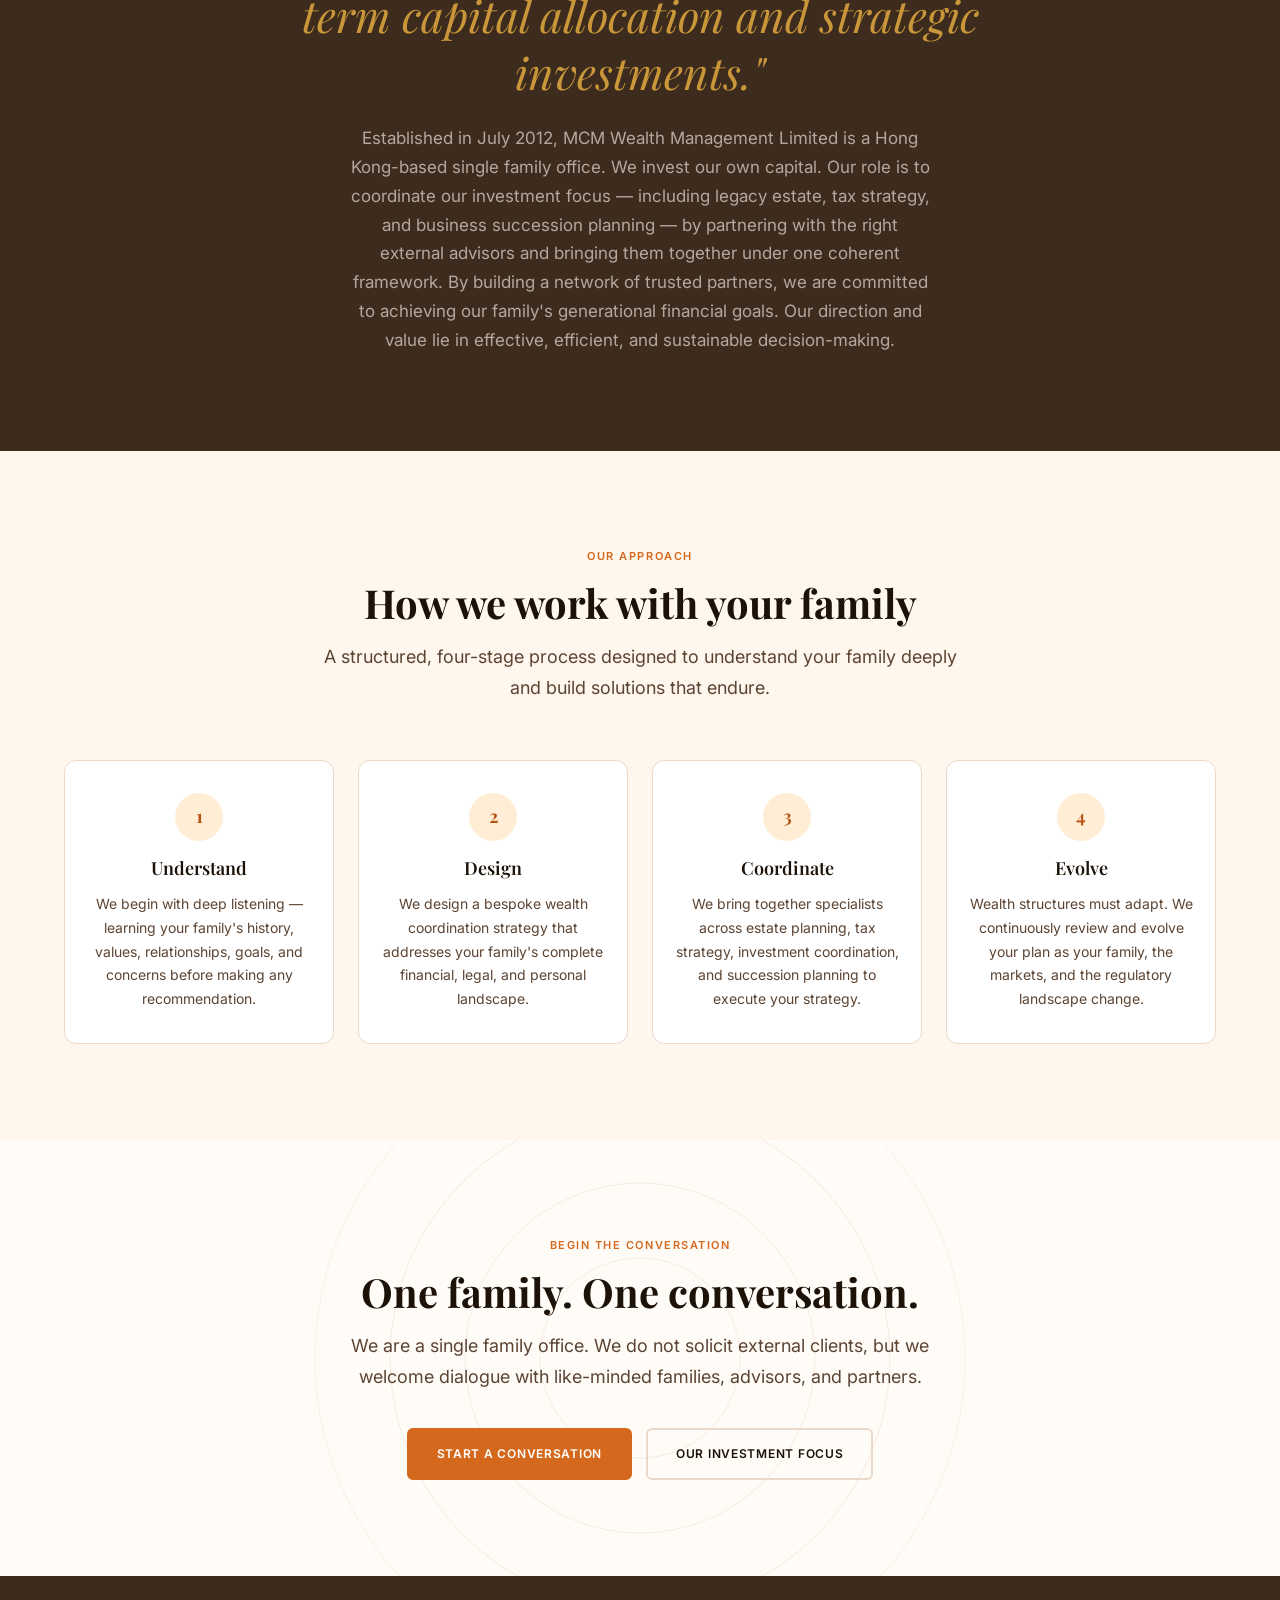
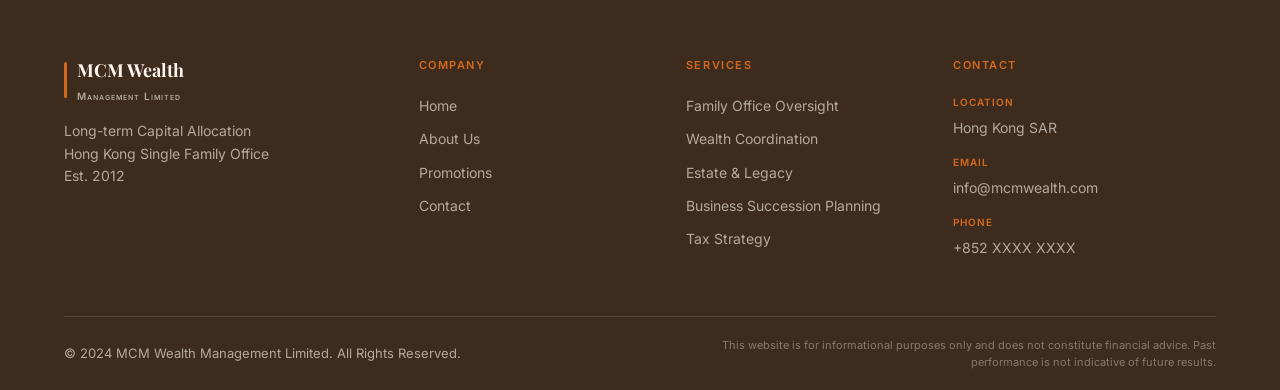
==== commit c571e448: "new content Rewrite site copy to reflect MCM as a single family office focused on long-term capital " ====
--- a/preview/about.html
+++ b/preview/about.html
@@ -38,8 +38,8 @@
 <section class="hero-page">
   <div class="container">
     <span class="eyebrow reveal">Hong Kong Single Family Office</span>
-    <h1 class="reveal reveal-delay-1">Integrative wealth management<br><em class="accent-gold">built for your family.</em></h1>
-    <p class="reveal reveal-delay-2">MCM Wealth Management Limited is a Hong Kong-based Single Family Office built on the principle of integrative wealth management — creating beneficial solutions that preserve, adapt, and scale value across generations.</p>
+    <h1 class="reveal reveal-delay-1">Long-term capital allocation,<br><em class="accent-gold">our strategic focus.</em></h1>
+    <p class="reveal reveal-delay-2">Established in July 2012, MCM Wealth Management Limited is a Hong Kong-based single family office built on the principle of long-term capital allocation and strategic investments.</p>
   </div>
 </section>
 
@@ -47,26 +47,28 @@
 <section class="section--white" aria-labelledby="about-mission-heading">
   <div class="container">
     <div class="section-intro text-center reveal">
-      <span class="eyebrow">Who We Are</span>
-      <h2 id="about-mission-heading">Our mission, vision and promise</h2>
+      <span class="eyebrow">Who Are We?</span>
+      <h2 id="about-mission-heading">A single family office, investing our own capital</h2>
+      <p>MCM is a single family office. We focus on long-term capital allocation and strategic investments – including private equity, hedge funds, and other alternative assets. We work with external advisors in the fields mentioned.</p>
     </div>
     <div class="mission-cards">
       <div class="mission-card reveal reveal-delay-1">
         <div class="mission-icon" aria-hidden="true">◾</div>
-        <h3>Our Mission</h3>
-        <p>To provide holistic wealth coordination services — legacy estate planning, tax strategy, and business succession planning — to institutions and individual clients in Hong Kong, with a focus on multi-generational impact.</p>
+        <h3>Family-Centric Vision</h3>
+        <p>We strengthen lineage across generations, putting our family's identity and continuity at the centre of every decision we make.</p>
       </div>
       <div class="mission-card reveal reveal-delay-2">
         <div class="mission-icon" aria-hidden="true">△</div>
-        <h3>Our Vision</h3>
-        <p>A world where every family's wealth — financial, cultural, and relational — is preserved and grown across generations. We believe that well-managed wealth lineage is the foundation of lasting legacy.</p>
+        <h3>Sharing Culture <span style="font-size:14px; font-weight:400;">(Internal Focus)</span></h3>
+        <p>We build community with other single family offices to share knowledge. We are not intermediaries — we share, we do not provide services.</p>
       </div>
       <div class="mission-card reveal reveal-delay-3">
         <div class="mission-icon" aria-hidden="true">✦</div>
-        <h3>Our Promise</h3>
-        <p>We listen deeply, plan carefully, and coordinate comprehensively. Every recommendation is made in the sole interest of your family, backed by deep expertise and a genuine commitment to your long-term wellbeing.</p>
+        <h3>Partnership <span style="font-size:14px; font-weight:400;">(External Focus)</span></h3>
+        <p>We partner with external specialists — legal, tax, investment — and bring them together under one framework, ensuring transparency in every decision.</p>
       </div>
     </div>
+    <p class="reveal" style="max-width:760px; margin:32px auto 0; text-align:center; color:var(--text-mid);">All to ensure transparency in every decision, guiding our family with values that endure as strongly as our wealth.</p>
   </div>
 </section>
 
@@ -74,8 +76,8 @@
 <section class="philosophy-section">
   <div class="container">
     <span class="eyebrow reveal" style="color:var(--orange);">Our Philosophy</span>
-    <blockquote class="philosophy-quote reveal reveal-delay-1">"Wealth Lineage = Our Legacy"</blockquote>
-    <p class="reveal reveal-delay-2">Founded in July 2012, MCM Wealth Management has been guided by a single conviction: that wealth is not merely financial — it is a living lineage of values, relationships, and opportunity. Our role is to be the trusted custodian of that lineage, generation after generation.</p>
+    <blockquote class="philosophy-quote reveal reveal-delay-1">"A single family office focused on long-term capital allocation and strategic investments."</blockquote>
+    <p class="reveal reveal-delay-2">Established in July 2012, MCM Wealth Management Limited is a Hong Kong-based single family office. We invest our own capital. Our role is to coordinate our investment focus — including legacy estate, tax strategy, and business succession planning — by partnering with the right external advisors and bringing them together under one coherent framework. By building a network of trusted partners, we are committed to achieving our family's generational financial goals. Our direction and value lie in effective, efficient, and sustainable decision-making.</p>
   </div>
 </section>
 
@@ -122,11 +124,11 @@
   </svg>
   <div class="cta-band-content reveal">
     <span class="eyebrow">Begin the Conversation</span>
-    <h2>Ready to start building your family's legacy?</h2>
-    <p>Speak with our team to explore how MCM Wealth can help you preserve, adapt, and scale your family's wealth across generations.</p>
+    <h2>One family. One conversation.</h2>
+    <p>We are a single family office. We do not solicit external clients, but we welcome dialogue with like-minded families, advisors, and partners.</p>
     <div class="btn-group" style="justify-content:center;">
-      <a href="contact.html" class="btn btn-primary">Speak with our team</a>
-      <a href="services.html" class="btn btn-ghost">Our services</a>
+      <a href="contact.html" class="btn btn-primary">Start a conversation</a>
+      <a href="services.html" class="btn btn-ghost">Our investment focus</a>
     </div>
   </div>
 </section>
@@ -140,10 +142,10 @@
           <span class="logo-bar" style="height:36px;" aria-hidden="true"></span>
           <span class="logo-text"><span class="footer-logo-name">MCM Wealth</span><span class="footer-logo-sub">Management Limited</span></span>
         </div>
-        <p class="footer-tagline">Preserve · Adapt · Scale<br>Hong Kong Single Family Office<br>Est. 2012</p>
+        <p class="footer-tagline">Long-term Capital Allocation<br>Hong Kong Single Family Office<br>Est. 2012</p>
       </div>
       <div class="footer-col"><span class="footer-col-title">Company</span><nav class="footer-links"><a href="index.html">Home</a><a href="about.html">About Us</a><a href="promotions.html">Promotions</a><a href="contact.html">Contact</a></nav></div>
-      <div class="footer-col"><span class="footer-col-title">Services</span><nav class="footer-links"><a href="services.html">Family Office</a><a href="services.html">Wealth Coordination</a><a href="services.html">Estate &amp; Legacy</a><a href="services.html">Business Succession</a><a href="services.html">Tax Strategy</a></nav></div>
+      <div class="footer-col"><span class="footer-col-title">Services</span><nav class="footer-links"><a href="services.html">Family Office Oversight</a><a href="services.html">Wealth Coordination</a><a href="services.html">Estate &amp; Legacy</a><a href="services.html">Business Succession Planning</a><a href="services.html">Tax Strategy</a></nav></div>
       <div class="footer-col"><span class="footer-col-title">Contact</span><div class="footer-contact-items"><div class="footer-contact-item"><span class="flabel">Location</span><span class="fvalue">Hong Kong SAR</span></div><div class="footer-contact-item"><span class="flabel">Email</span><span class="fvalue">info@mcmwealth.com</span></div><div class="footer-contact-item"><span class="flabel">Phone</span><span class="fvalue">+852 XXXX XXXX</span></div></div></div>
     </div>
     <div class="footer-bottom">
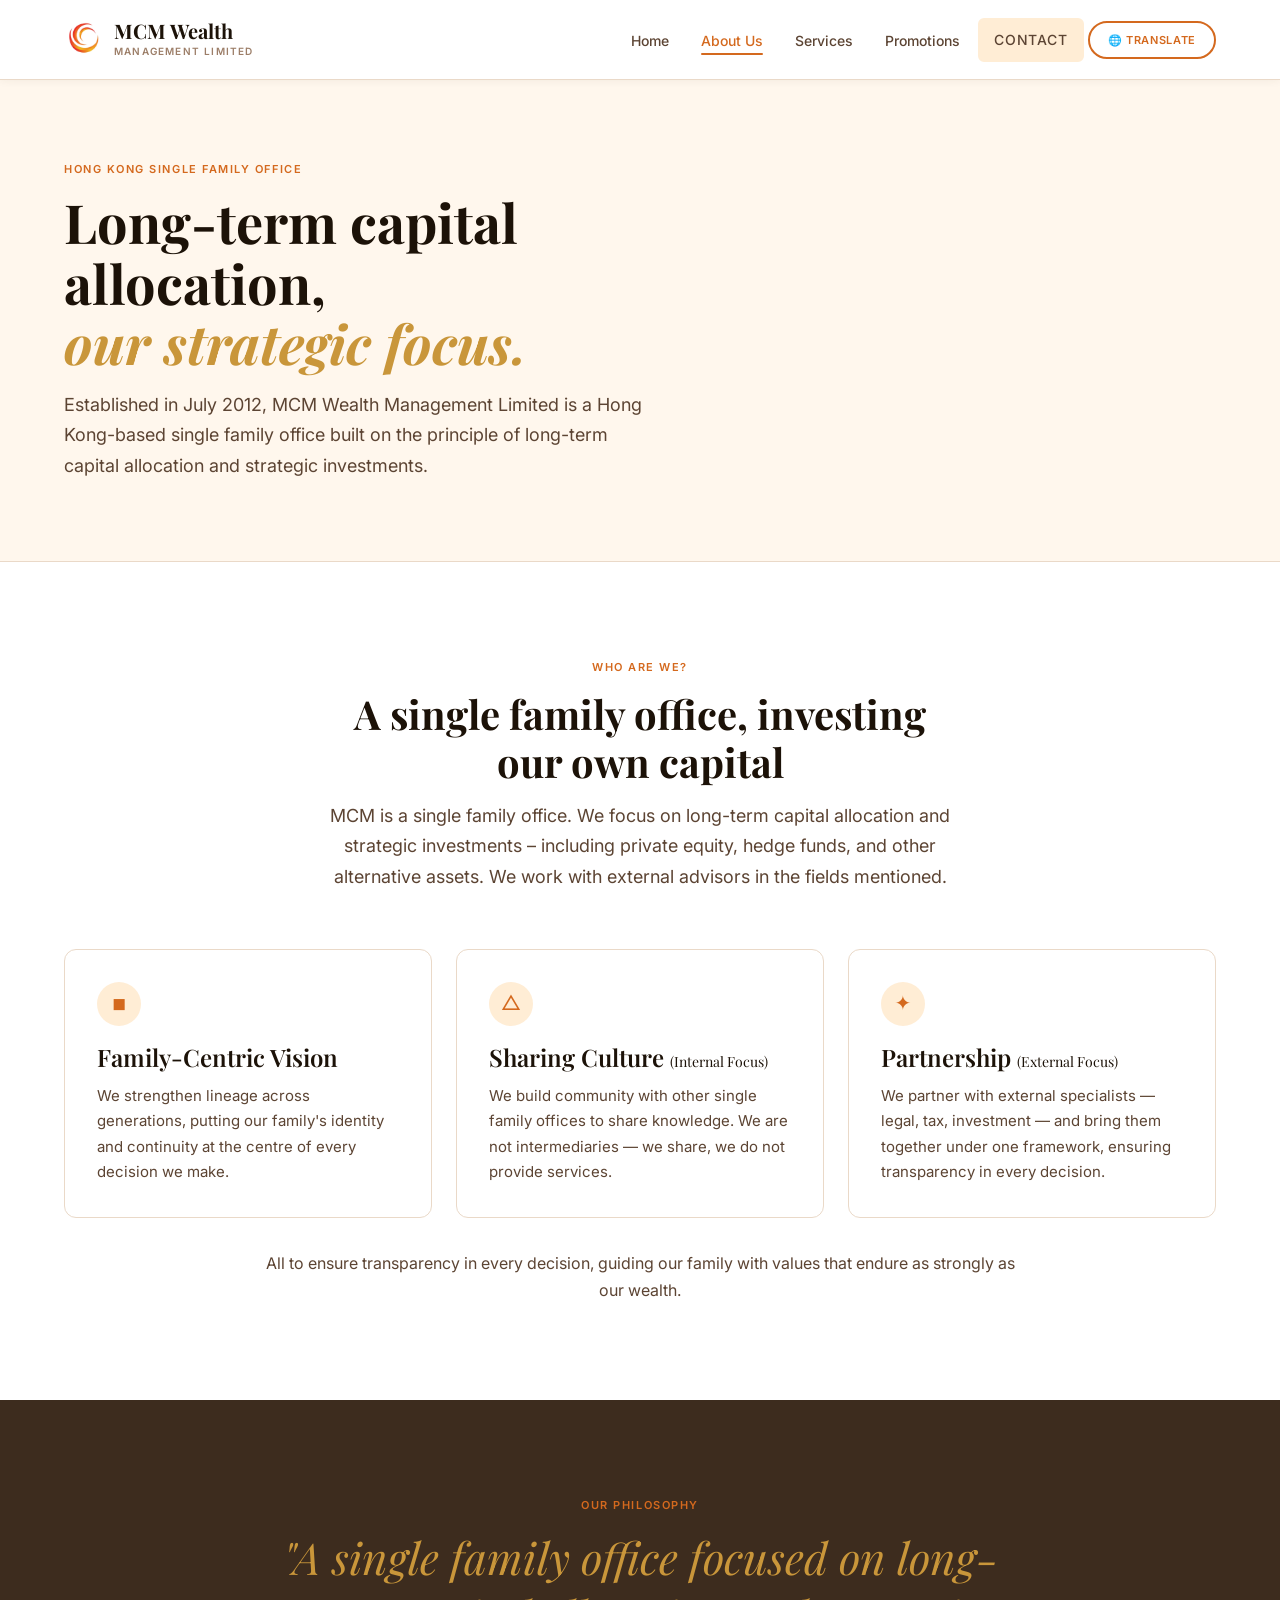
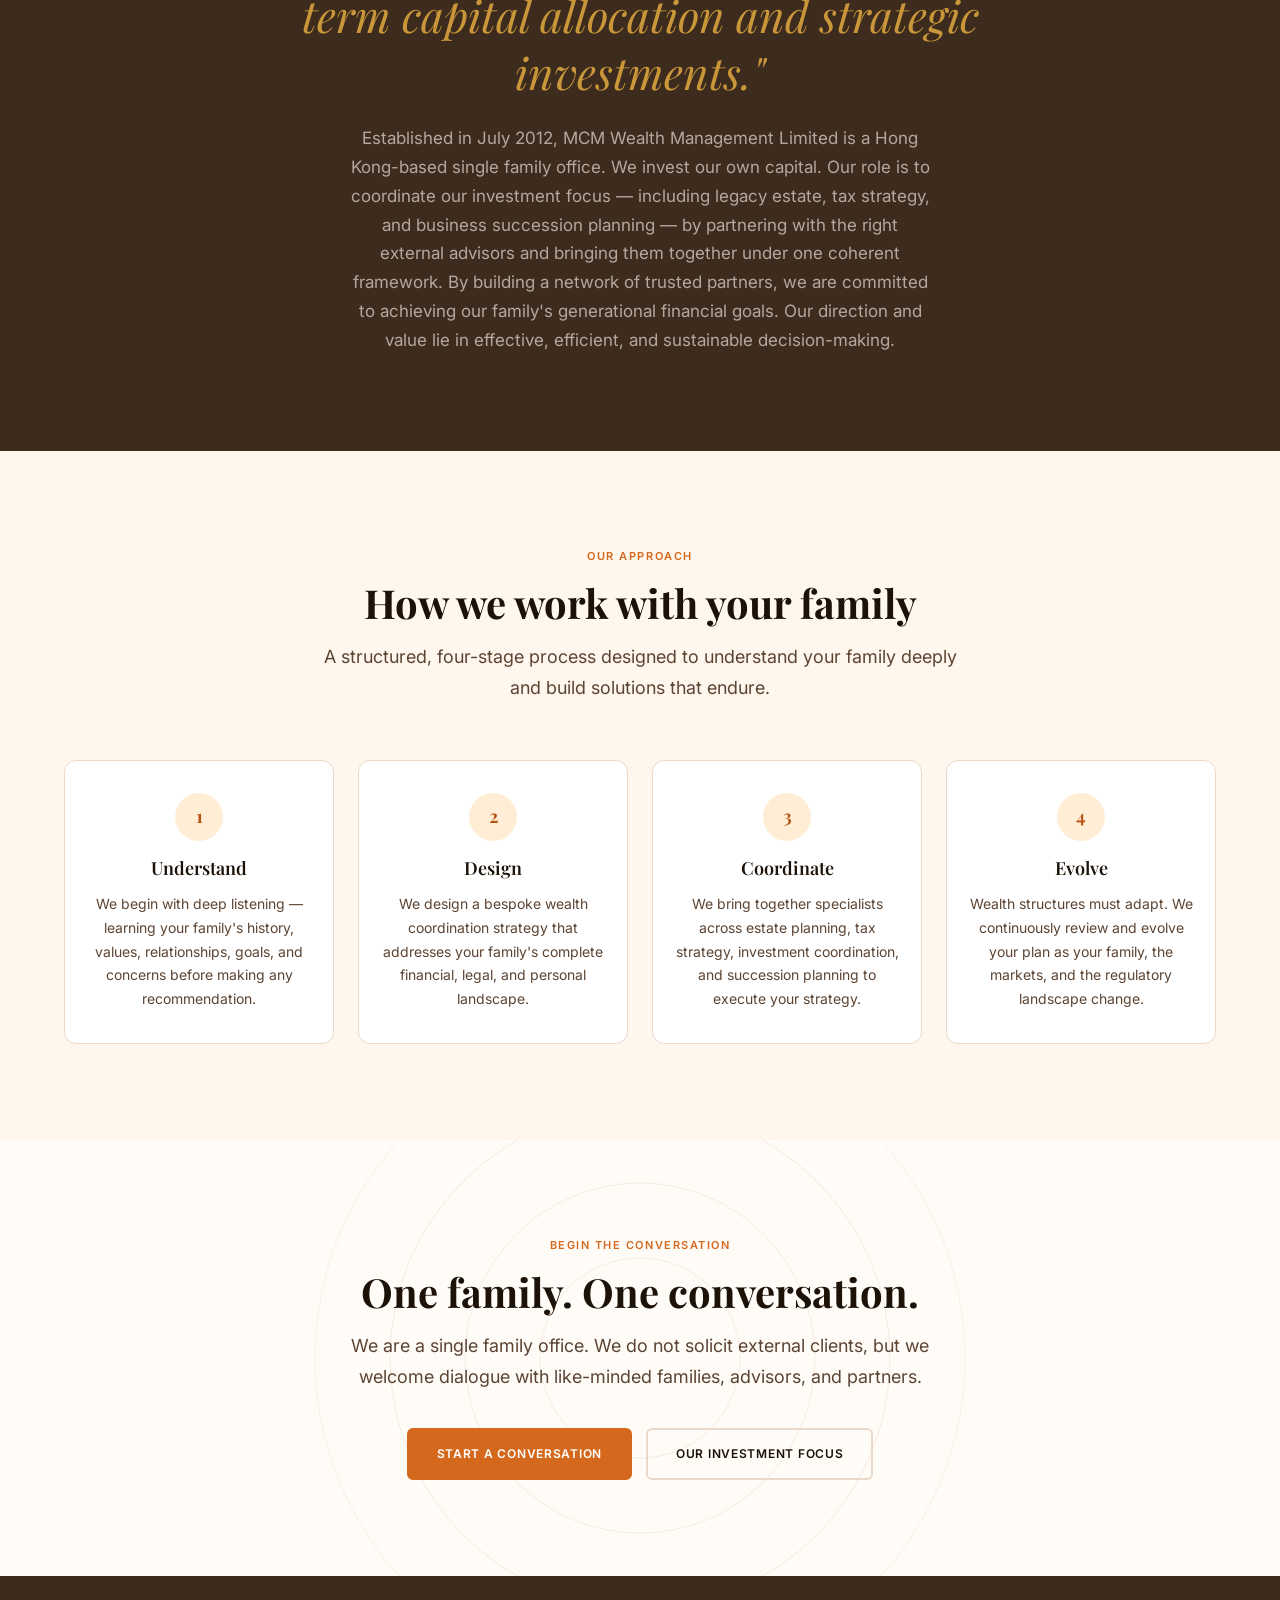
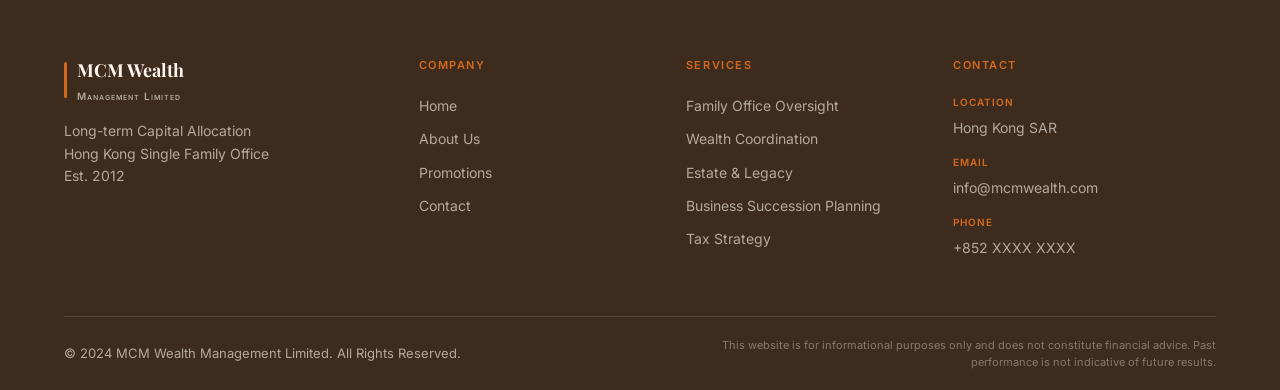
==== commit d6d97146: "Update founding year to 2026 and add placeholder Translate button Changes the "Est." badge in the ho" ====
--- a/preview/about.html
+++ b/preview/about.html
@@ -25,6 +25,7 @@
           <li><a href="services.html">Services</a></li>
           <li><a href="promotions.html">Promotions</a></li>
           <li><a href="contact.html" class="btn btn-nav">Contact</a></li>
+          <li><button type="button" class="btn btn-ghost-pale btn-translate" aria-label="Translate this page" onclick="alert('Language selection coming soon.')">&#127760; Translate</button></li>
         </ul>
       </nav>
       <button class="nav-toggle" aria-controls="primary-navigation" aria-expanded="false" aria-label="Toggle navigation">
--- a/preview/assets/css/main.css
+++ b/preview/assets/css/main.css
@@ -184,6 +184,14 @@
     font-size:    11px;
 }
 .btn-nav:hover { background: var(--orange-soft); border-color: var(--orange-soft); }
+
+.btn-translate {
+    padding: 10px 18px;
+    font-size: 11px;
+    border-radius: 100px;
+    cursor: pointer;
+    font-family: inherit;
+}
 
 .btn-group { display: flex; align-items: center; gap: 14px; flex-wrap: wrap; }
 
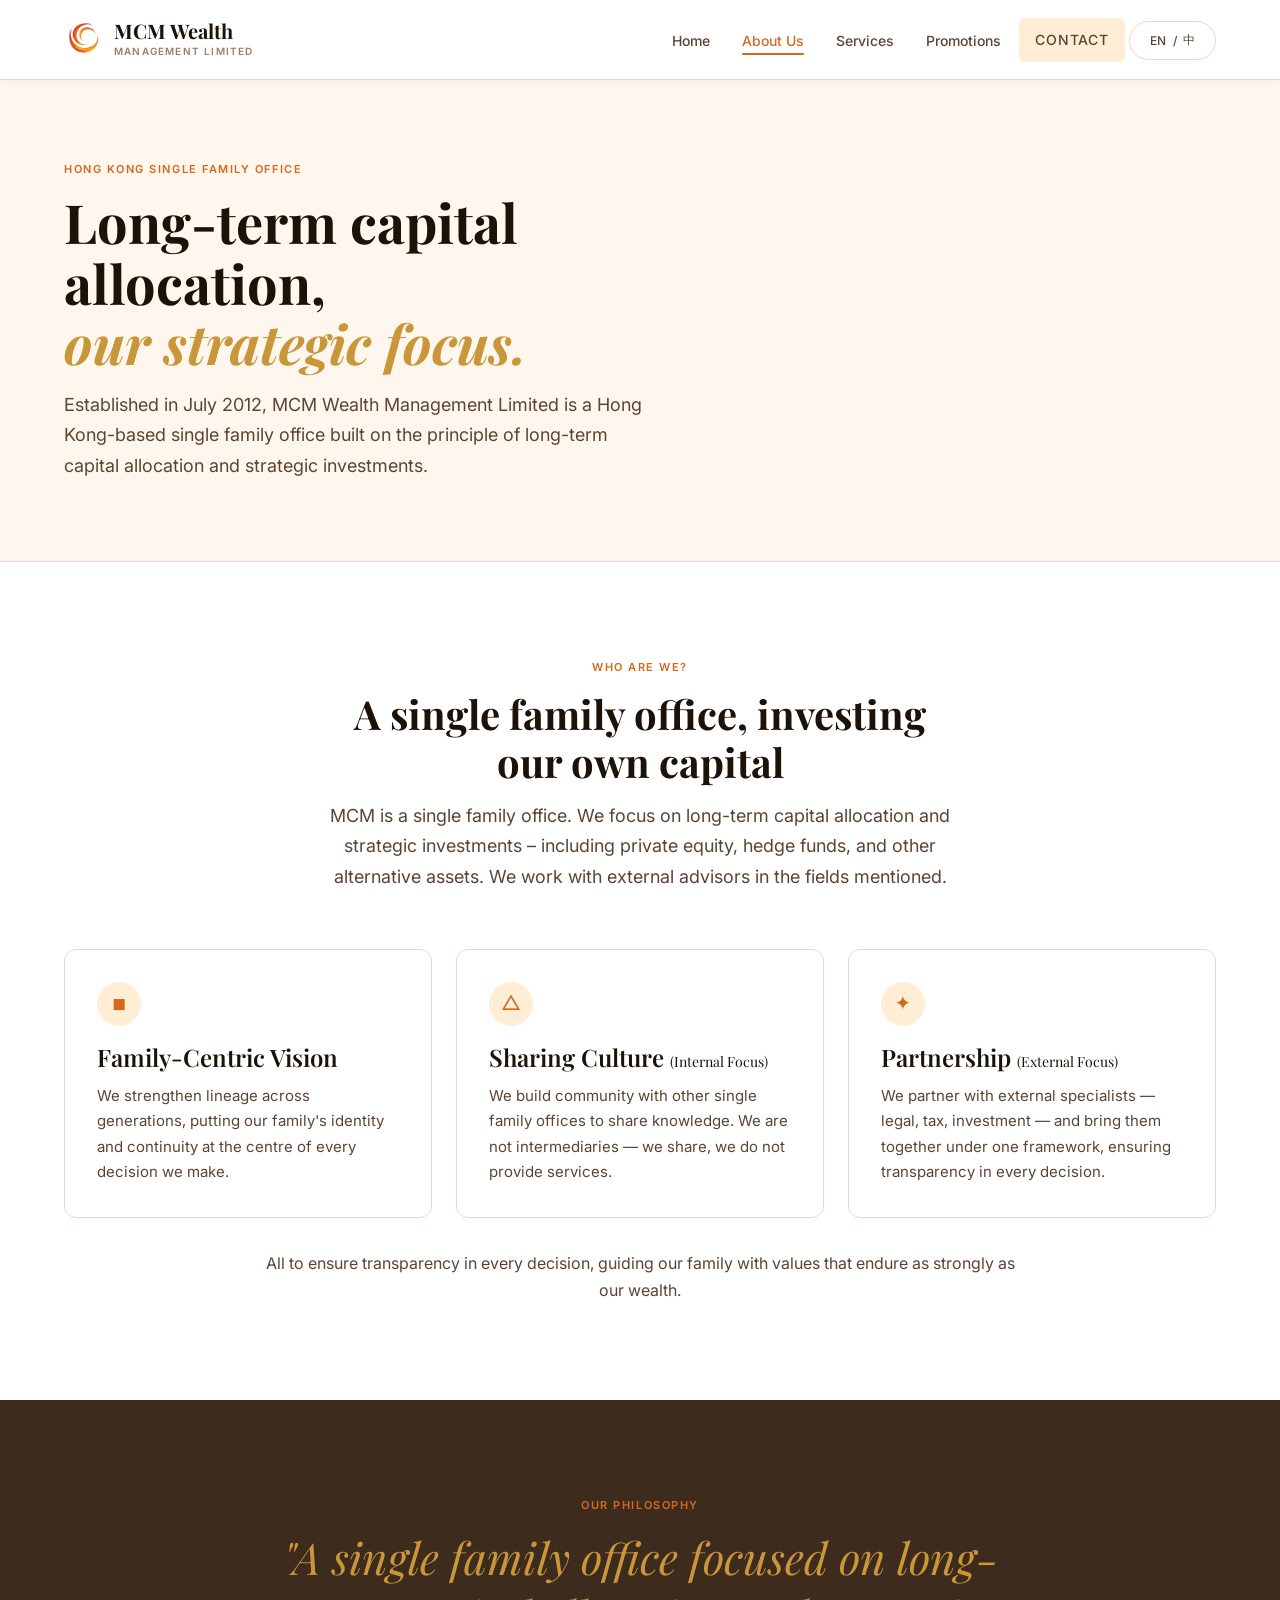
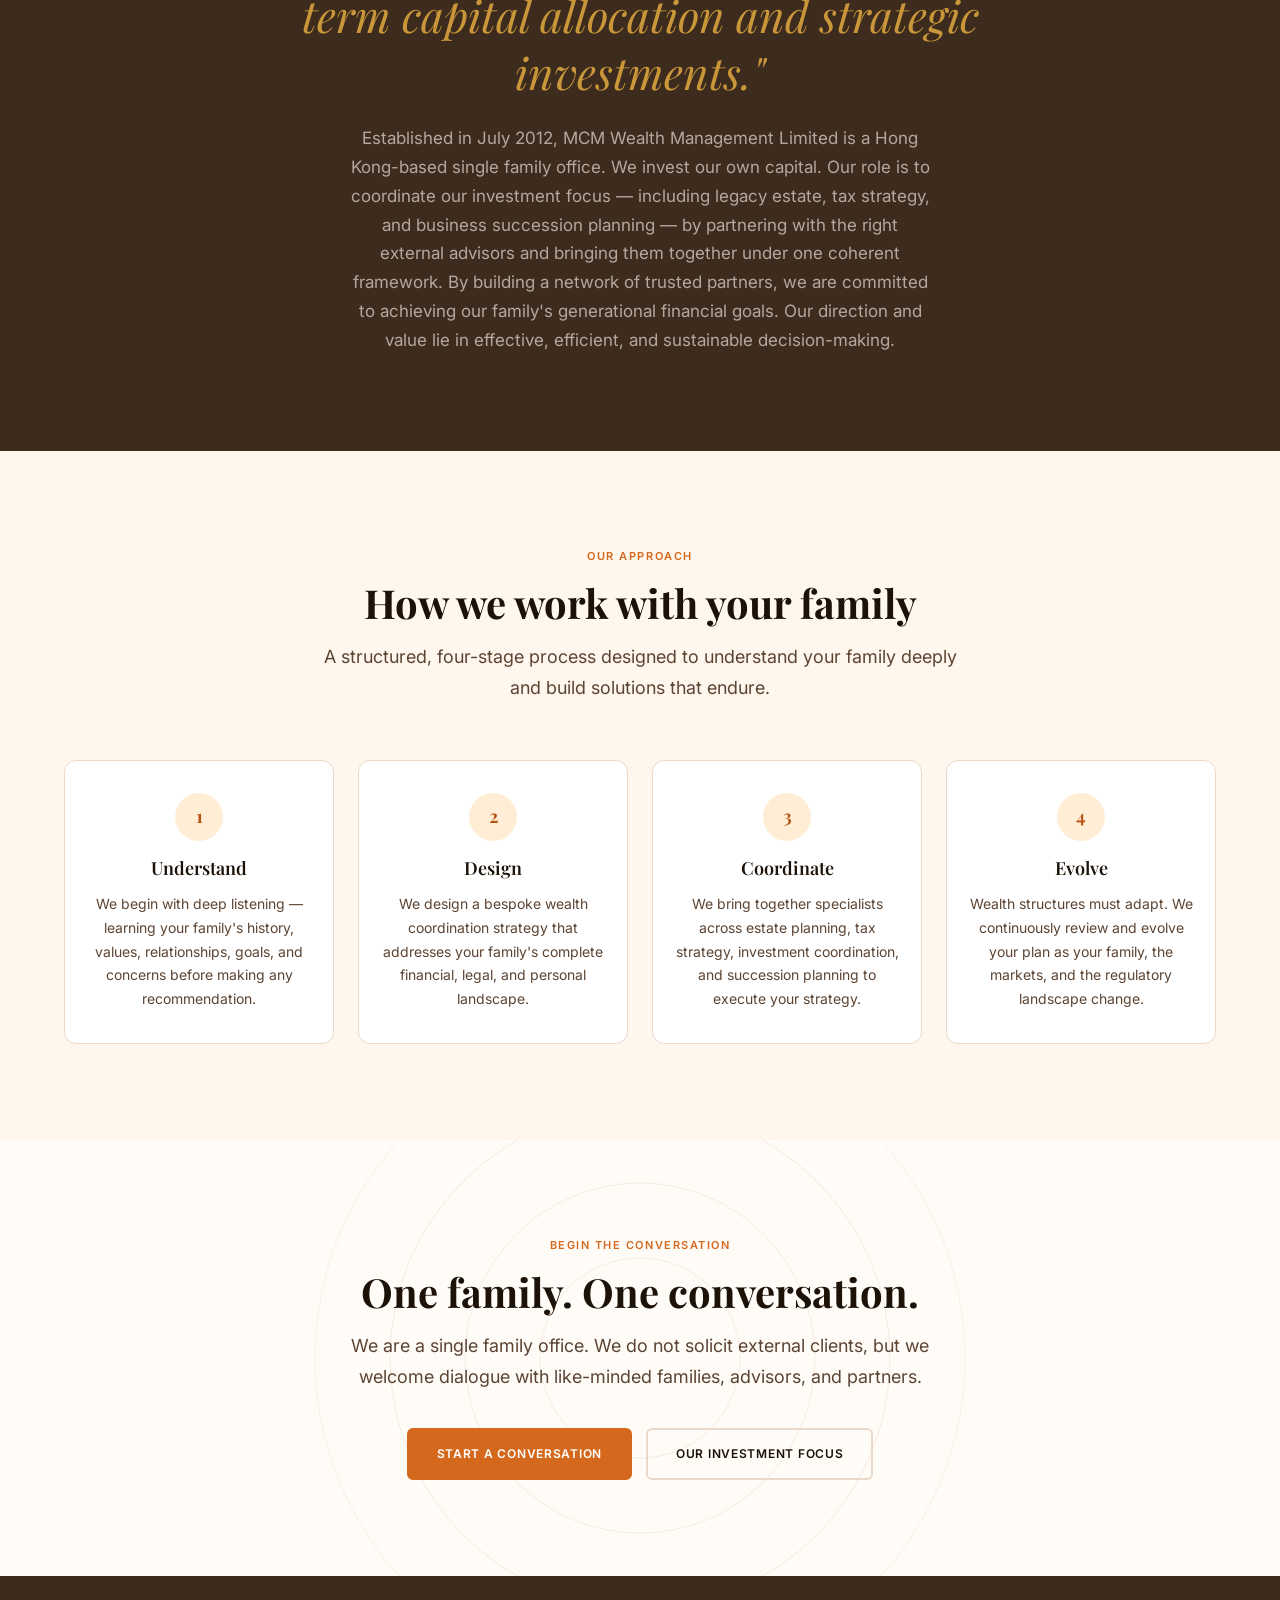
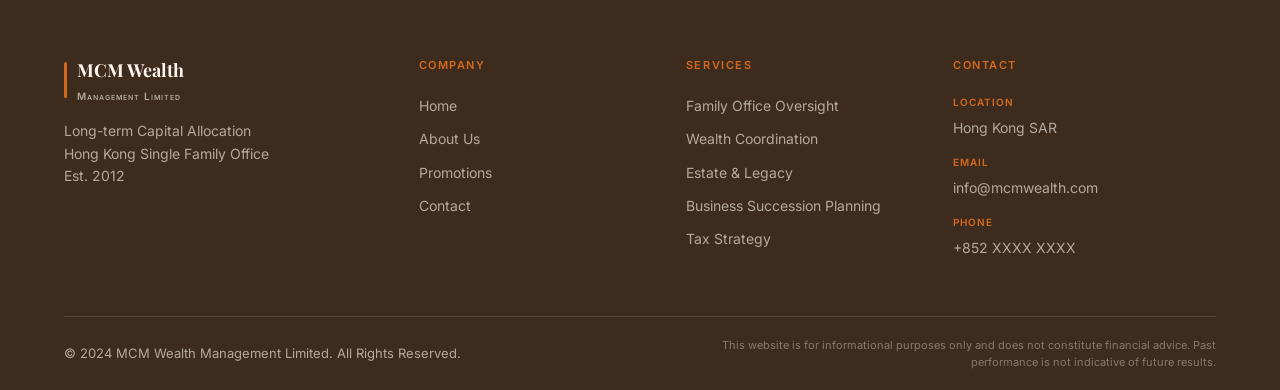
==== commit d968ff4a: "Restyle Translate button as outlined language pill (EN / 中) Matches the requested reference design —" ====
--- a/preview/about.html
+++ b/preview/about.html
@@ -25,7 +25,7 @@
           <li><a href="services.html">Services</a></li>
           <li><a href="promotions.html">Promotions</a></li>
           <li><a href="contact.html" class="btn btn-nav">Contact</a></li>
-          <li><button type="button" class="btn btn-ghost-pale btn-translate" aria-label="Translate this page" onclick="alert('Language selection coming soon.')">&#127760; Translate</button></li>
+          <li><button type="button" class="btn-translate" aria-label="Translate this page" onclick="alert('Language selection coming soon.')"><span>EN</span> / <span>中</span></button></li>
         </ul>
       </nav>
       <button class="nav-toggle" aria-controls="primary-navigation" aria-expanded="false" aria-label="Toggle navigation">
--- a/preview/assets/css/main.css
+++ b/preview/assets/css/main.css
@@ -186,11 +186,25 @@
 .btn-nav:hover { background: var(--orange-soft); border-color: var(--orange-soft); }
 
 .btn-translate {
-    padding: 10px 18px;
-    font-size: 11px;
+    display: inline-flex;
+    align-items: center;
+    gap: 6px;
+    padding: 10px 20px;
+    font-size: 12px;
+    font-weight: 500;
+    letter-spacing: 0.02em;
     border-radius: 100px;
+    border: 1px solid var(--line);
+    background: transparent;
+    color: var(--text-mid);
     cursor: pointer;
     font-family: inherit;
+    transition: var(--transition);
+}
+.btn-translate:hover {
+    border-color: var(--orange);
+    color: var(--orange-deep);
+    background: var(--orange-pale);
 }
 
 .btn-group { display: flex; align-items: center; gap: 14px; flex-wrap: wrap; }
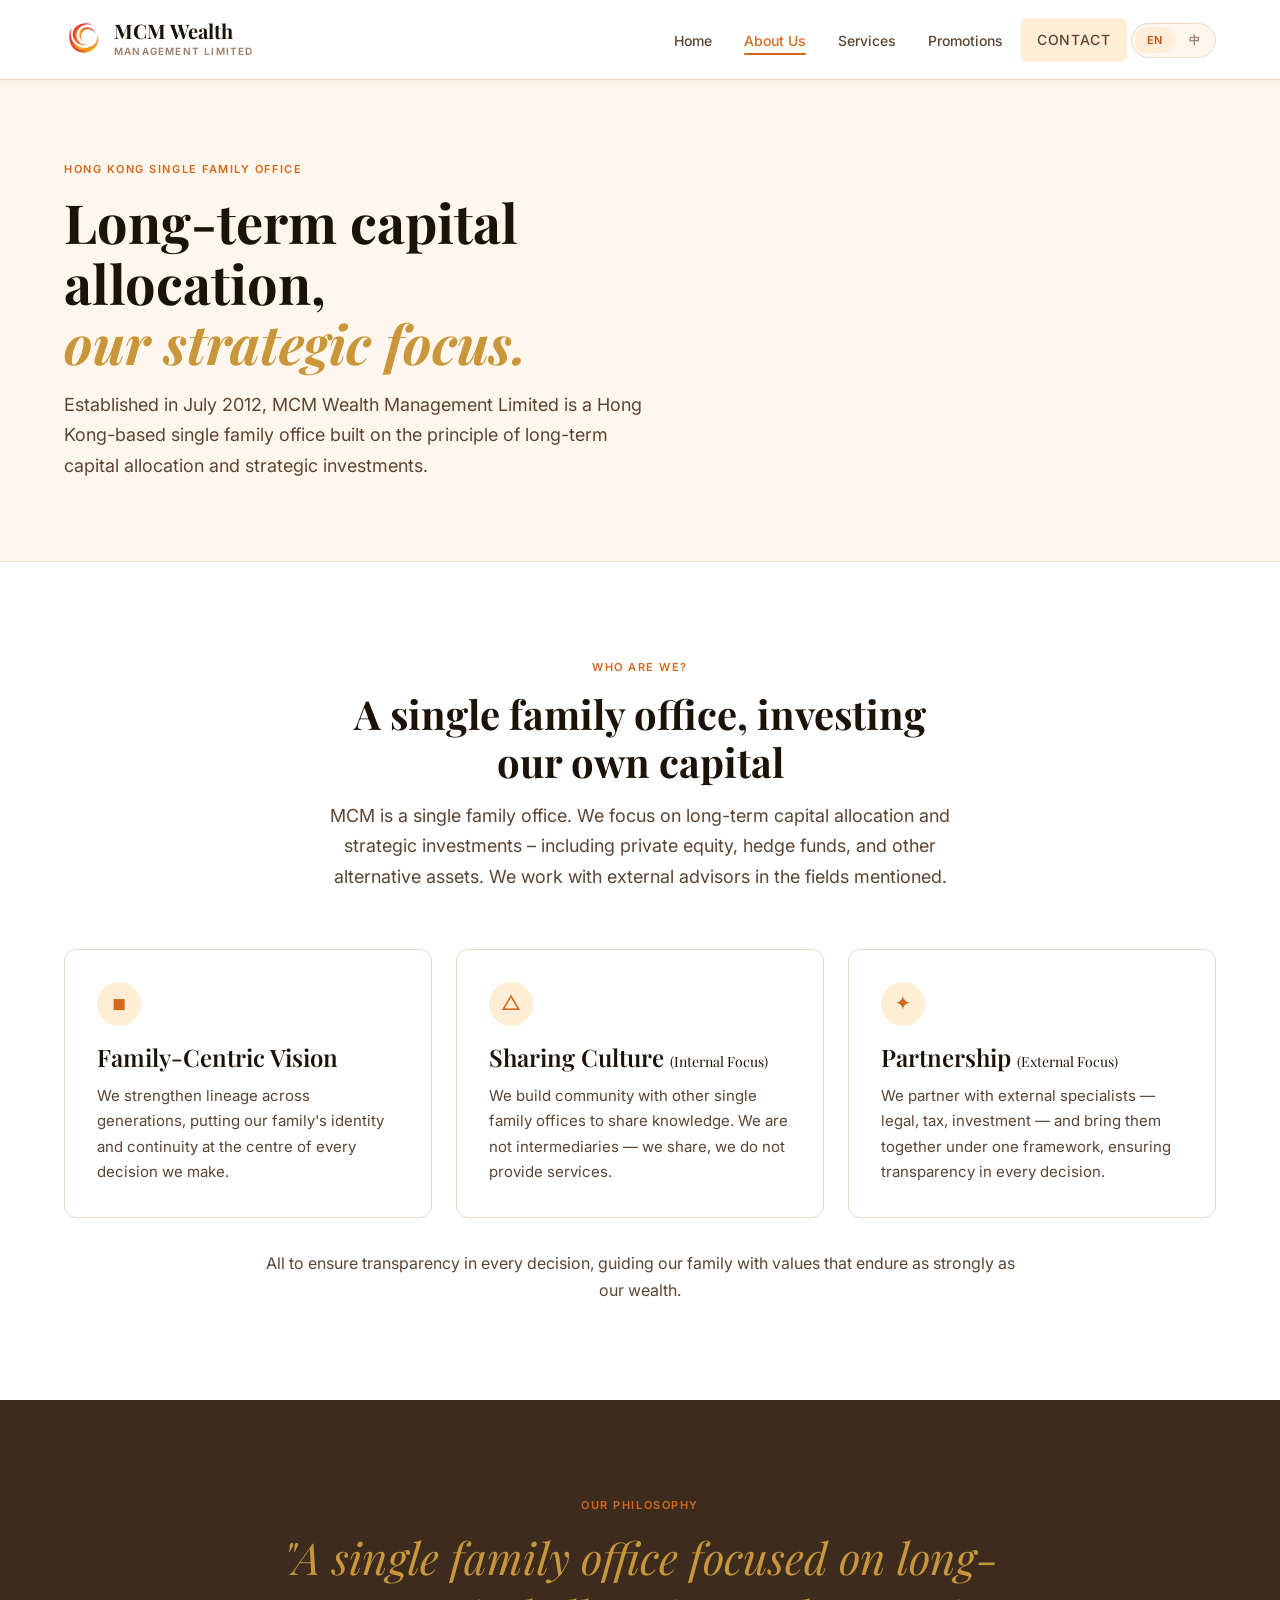
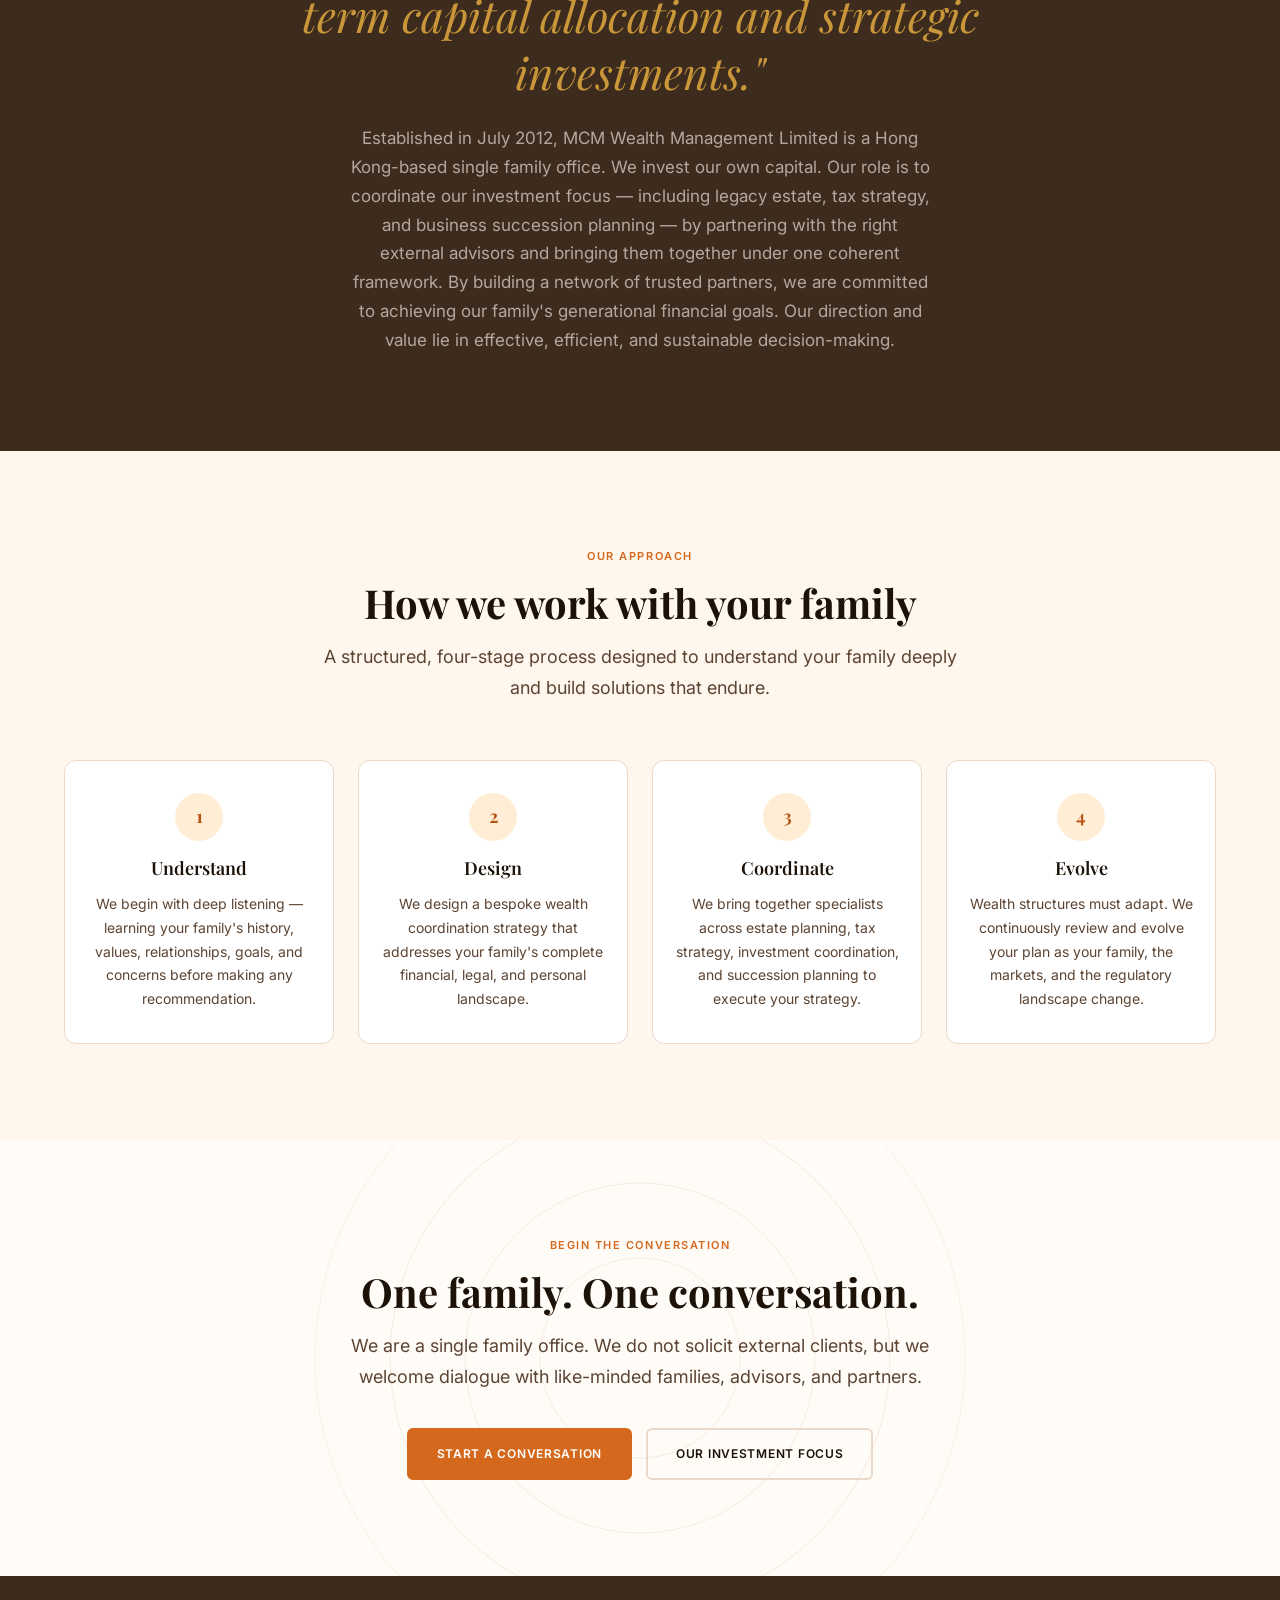
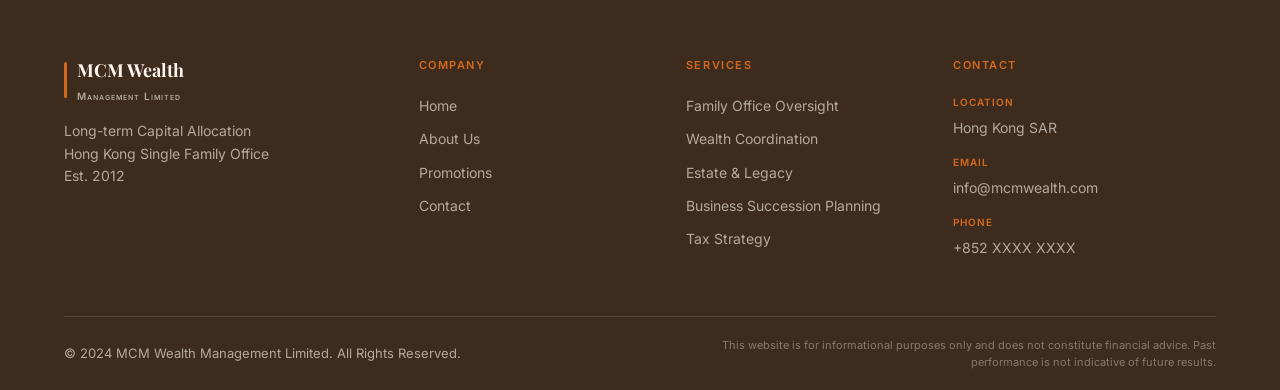
==== commit 0eb061a1: "Restyle translate button as segmented language pill Matches the orange-pale/orange-deep palette used" ====
--- a/preview/about.html
+++ b/preview/about.html
@@ -25,7 +25,7 @@
           <li><a href="services.html">Services</a></li>
           <li><a href="promotions.html">Promotions</a></li>
           <li><a href="contact.html" class="btn btn-nav">Contact</a></li>
-          <li><button type="button" class="btn-translate" aria-label="Translate this page" onclick="alert('Language selection coming soon.')"><span>EN</span> / <span>中</span></button></li>
+          <li><button type="button" class="lang-switch" aria-label="Translate this page" onclick="alert('Language selection coming soon.')"><span class="lang-option is-active">EN</span><span class="lang-option">中</span></button></li>
         </ul>
       </nav>
       <button class="nav-toggle" aria-controls="primary-navigation" aria-expanded="false" aria-label="Toggle navigation">
--- a/preview/assets/css/main.css
+++ b/preview/assets/css/main.css
@@ -185,27 +185,37 @@
 }
 .btn-nav:hover { background: var(--orange-soft); border-color: var(--orange-soft); }
 
-.btn-translate {
-    display: inline-flex;
-    align-items: center;
-    gap: 6px;
-    padding: 10px 20px;
-    font-size: 12px;
-    font-weight: 500;
-    letter-spacing: 0.02em;
-    border-radius: 100px;
-    border: 1px solid var(--line);
-    background: transparent;
-    color: var(--text-mid);
-    cursor: pointer;
-    font-family: inherit;
-    transition: var(--transition);
-}
-.btn-translate:hover {
-    border-color: var(--orange);
-    color: var(--orange-deep);
+.lang-switch {
+    display:        inline-flex;
+    align-items:    center;
+    gap:            2px;
+    padding:        3px;
+    border-radius:  100px;
+    border:         1px solid var(--line);
+    background:     var(--bg-alt);
+    cursor:         pointer;
+    font-family:    var(--font-body);
+    transition:     var(--transition);
+}
+.lang-switch:hover { border-color: var(--orange-soft); }
+.lang-option {
+    display:        inline-flex;
+    align-items:    center;
+    justify-content: center;
+    min-width:      30px;
+    padding:        6px 12px;
+    font-size:      11px;
+    font-weight:    600;
+    letter-spacing: 0.04em;
+    border-radius:  100px;
+    color:          var(--text-muted);
+    transition:     var(--transition);
+}
+.lang-option.is-active {
     background: var(--orange-pale);
-}
+    color:      var(--orange-deep);
+}
+.lang-switch:hover .lang-option:not(.is-active) { color: var(--orange-deep); }
 
 .btn-group { display: flex; align-items: center; gap: 14px; flex-wrap: wrap; }
 
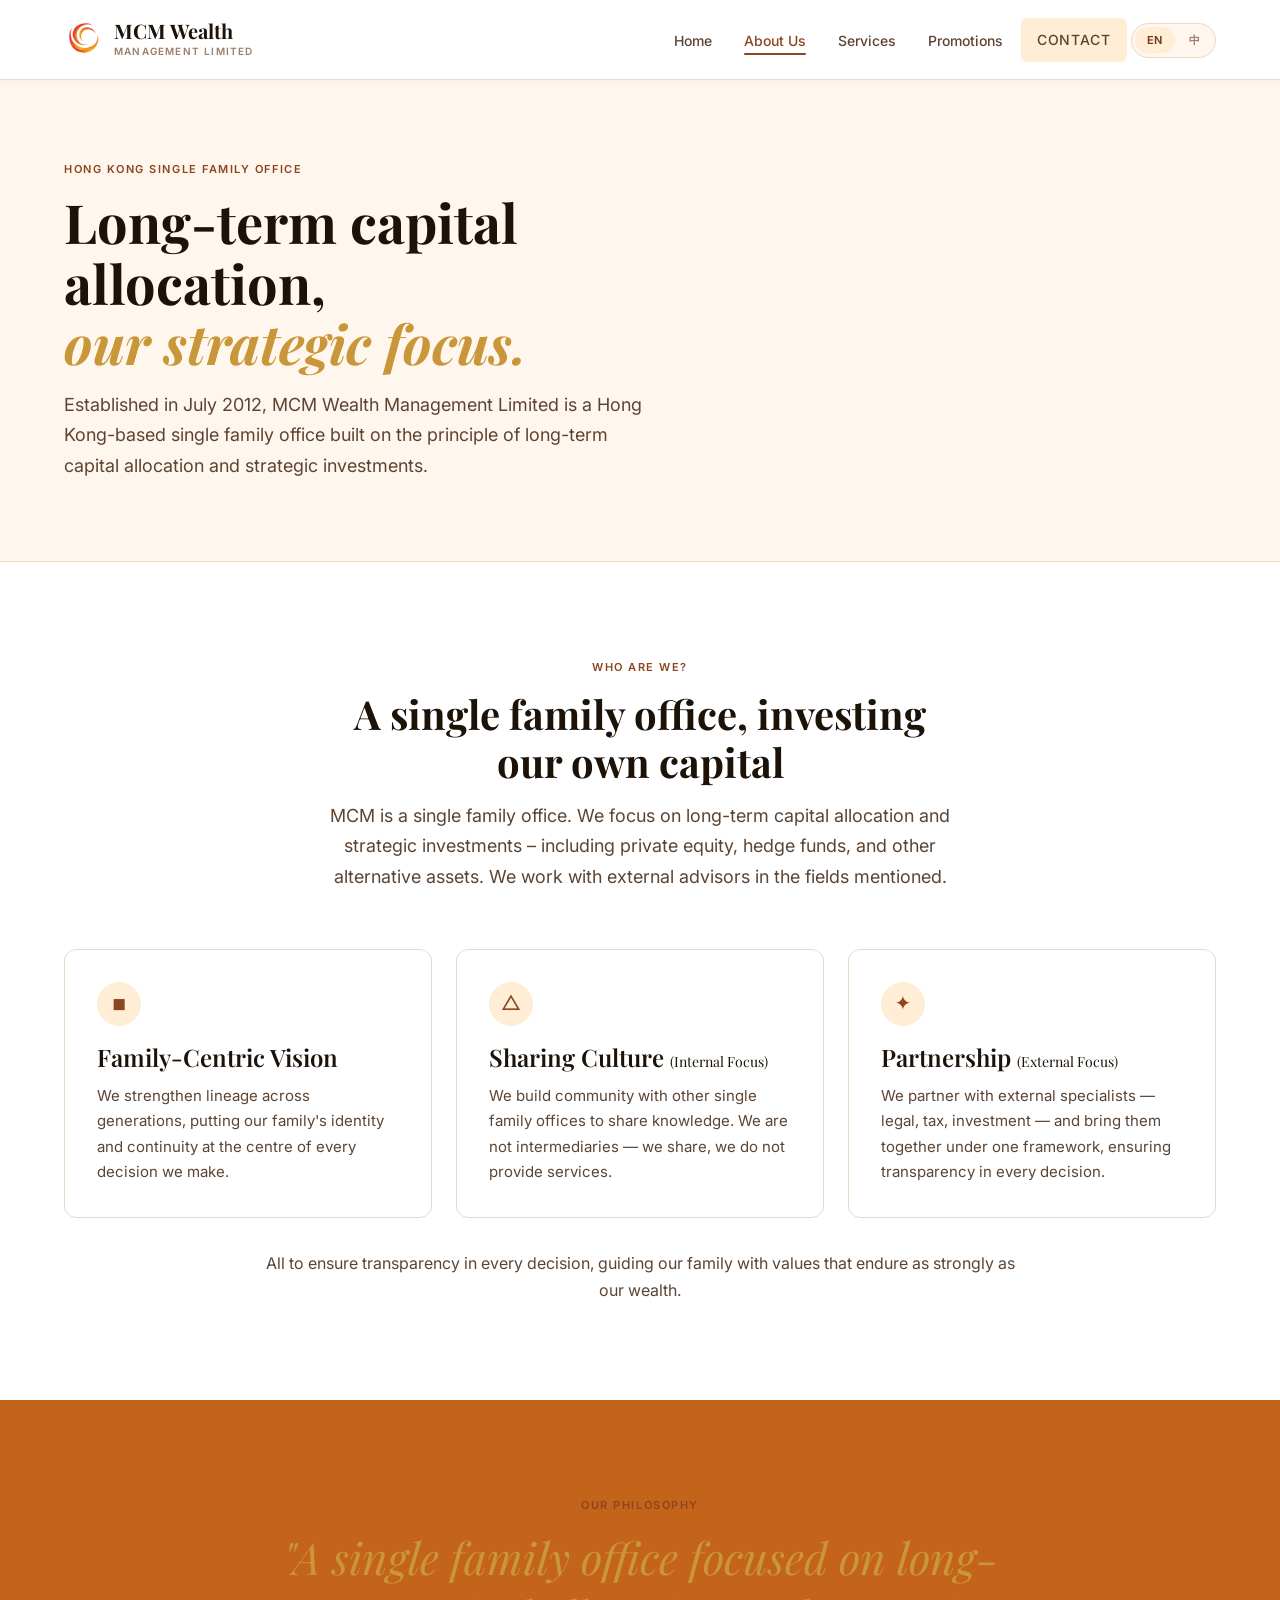
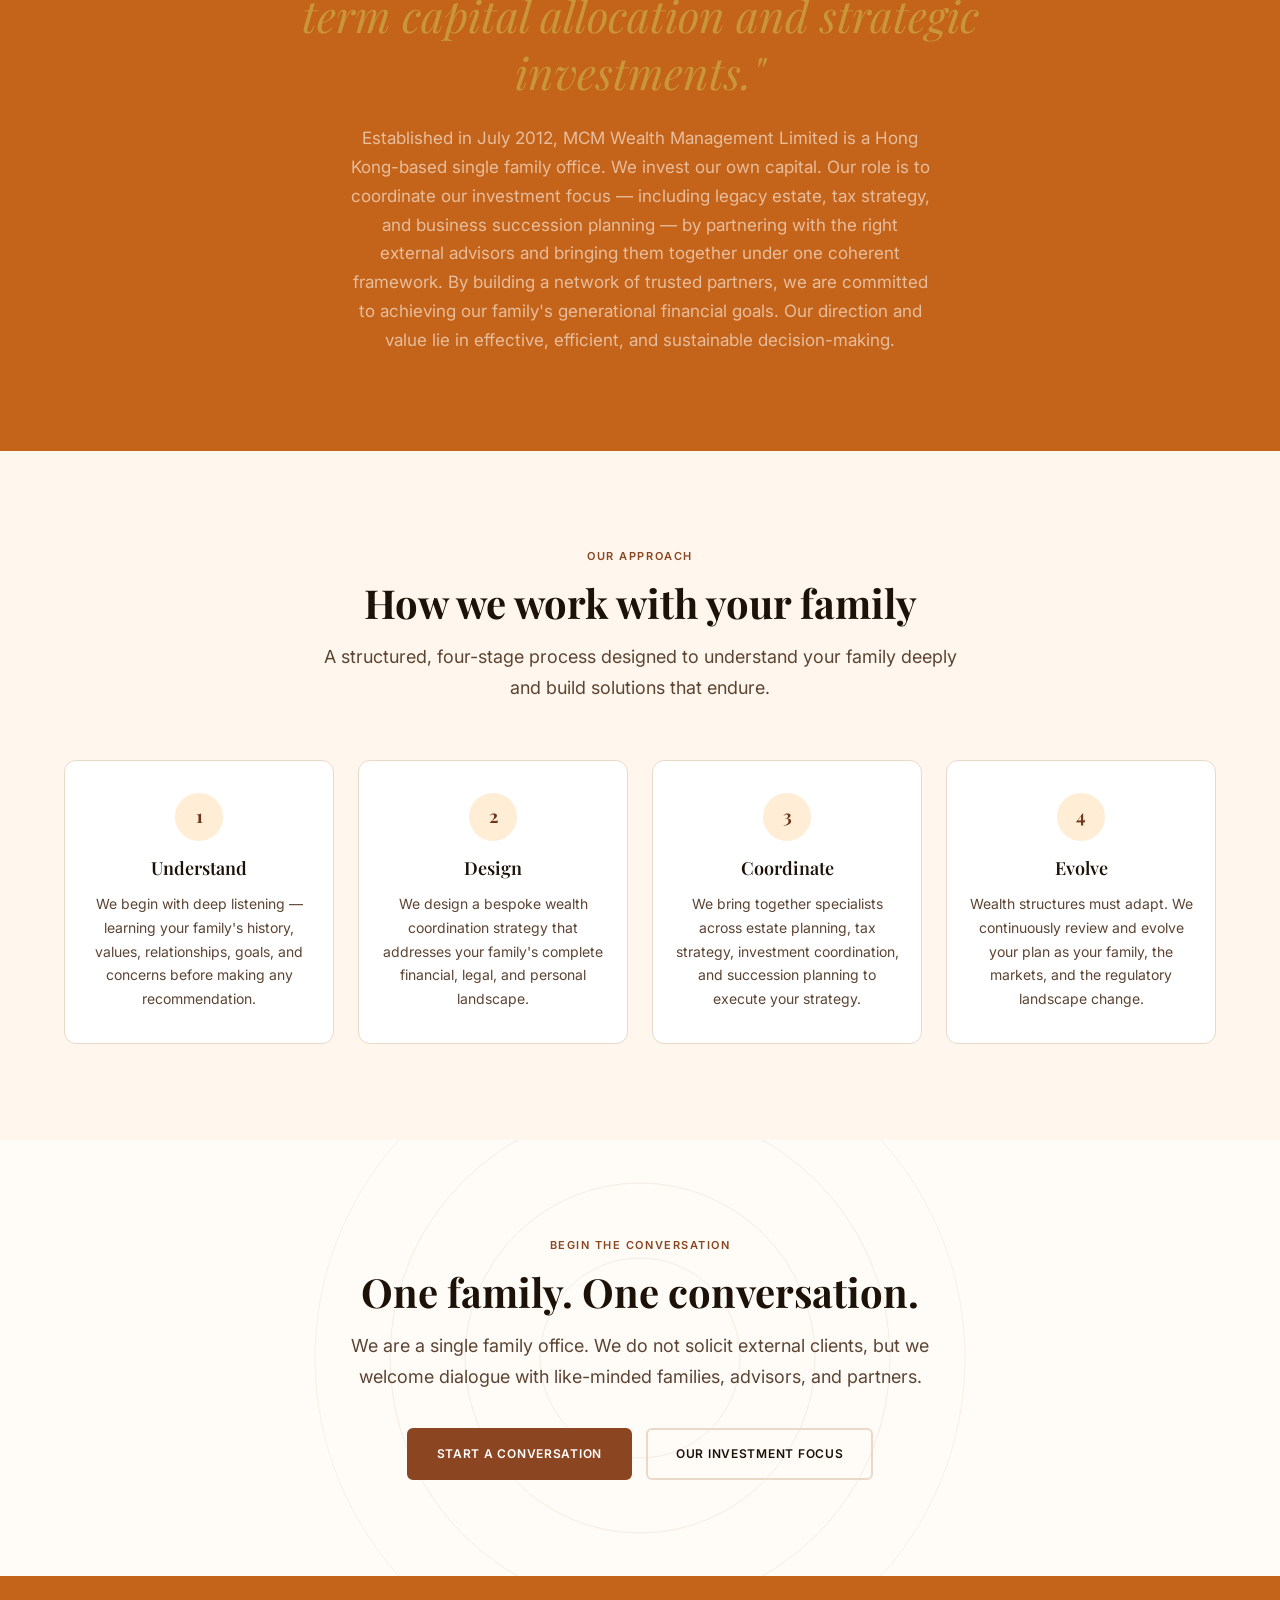
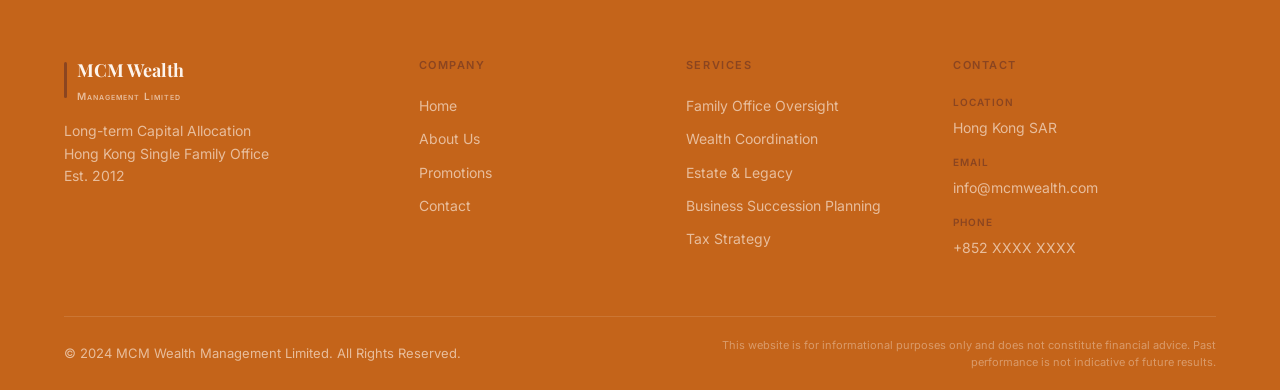
==== commit 701c77d6: "feat: add back-to-top button on all pages - Fixed bottom-right circle button, fades in after 400px s" ====
--- a/preview/about.html
+++ b/preview/about.html
@@ -20,12 +20,12 @@
       </a>
       <nav class="header-nav" role="navigation" id="primary-navigation">
         <ul class="nav-menu" role="menubar">
-          <li><a href="index.html">Home</a></li>
-          <li class="current-menu-item"><a href="about.html">About Us</a></li>
-          <li><a href="services.html">Services</a></li>
-          <li><a href="promotions.html">Promotions</a></li>
-          <li><a href="contact.html" class="btn btn-nav">Contact</a></li>
-          <li><button type="button" class="lang-switch" aria-label="Translate this page" onclick="alert('Language selection coming soon.')"><span class="lang-option is-active">EN</span><span class="lang-option">中</span></button></li>
+          <li><a href="index.html" data-i18n="nav.home">Home</a></li>
+          <li class="current-menu-item"><a href="about.html" data-i18n="nav.about">About Us</a></li>
+          <li><a href="services.html" data-i18n="nav.services">Services</a></li>
+          <li><a href="promotions.html" data-i18n="nav.promotions">Promotions</a></li>
+          <li><a href="contact.html" class="btn btn-nav" data-i18n="nav.contact">Contact</a></li>
+          <li><button type="button" class="lang-switch" aria-label="切換語言 / Switch language"><span class="lang-option is-active" onclick="switchLang('en')">EN</span><span class="lang-option" onclick="switchLang('zh')">中</span></button></li>
         </ul>
       </nav>
       <button class="nav-toggle" aria-controls="primary-navigation" aria-expanded="false" aria-label="Toggle navigation">
@@ -38,9 +38,9 @@
 <!-- PAGE HERO -->
 <section class="hero-page">
   <div class="container">
-    <span class="eyebrow reveal">Hong Kong Single Family Office</span>
-    <h1 class="reveal reveal-delay-1">Long-term capital allocation,<br><em class="accent-gold">our strategic focus.</em></h1>
-    <p class="reveal reveal-delay-2">Established in July 2012, MCM Wealth Management Limited is a Hong Kong-based single family office built on the principle of long-term capital allocation and strategic investments.</p>
+    <span class="eyebrow reveal" data-i18n="about.hero.eyebrow">Hong Kong Single Family Office</span>
+    <h1 class="reveal reveal-delay-1" data-i18n="about.hero.h1">Long-term capital allocation,<br><em class="accent-gold">our strategic focus.</em></h1>
+    <p class="reveal reveal-delay-2" data-i18n="about.hero.p">Established in July 2012, MCM Wealth Management Limited is a Hong Kong-based single family office built on the principle of long-term capital allocation and strategic investments.</p>
   </div>
 </section>
 
@@ -48,37 +48,37 @@
 <section class="section--white" aria-labelledby="about-mission-heading">
   <div class="container">
     <div class="section-intro text-center reveal">
-      <span class="eyebrow">Who Are We?</span>
-      <h2 id="about-mission-heading">A single family office, investing our own capital</h2>
-      <p>MCM is a single family office. We focus on long-term capital allocation and strategic investments – including private equity, hedge funds, and other alternative assets. We work with external advisors in the fields mentioned.</p>
+      <span class="eyebrow" data-i18n="about.who.eyebrow">Who Are We?</span>
+      <h2 id="about-mission-heading" data-i18n="about.who.h2">A single family office, investing our own capital</h2>
+      <p data-i18n="about.who.p">MCM is a single family office. We focus on long-term capital allocation and strategic investments – including private equity, hedge funds, and other alternative assets. We work with external advisors in the fields mentioned.</p>
     </div>
     <div class="mission-cards">
       <div class="mission-card reveal reveal-delay-1">
         <div class="mission-icon" aria-hidden="true">◾</div>
-        <h3>Family-Centric Vision</h3>
-        <p>We strengthen lineage across generations, putting our family's identity and continuity at the centre of every decision we make.</p>
+        <h3 data-i18n="about.card1.h3">Family-Centric Vision</h3>
+        <p data-i18n="about.card1.p">We strengthen lineage across generations, putting our family's identity and continuity at the centre of every decision we make.</p>
       </div>
       <div class="mission-card reveal reveal-delay-2">
         <div class="mission-icon" aria-hidden="true">△</div>
-        <h3>Sharing Culture <span style="font-size:14px; font-weight:400;">(Internal Focus)</span></h3>
-        <p>We build community with other single family offices to share knowledge. We are not intermediaries — we share, we do not provide services.</p>
+        <h3 data-i18n="about.card2.h3">Sharing Culture <span style="font-size:14px; font-weight:400;">(Internal Focus)</span></h3>
+        <p data-i18n="about.card2.p">We build community with other single family offices to share knowledge. We are not intermediaries — we share, we do not provide services.</p>
       </div>
       <div class="mission-card reveal reveal-delay-3">
         <div class="mission-icon" aria-hidden="true">✦</div>
-        <h3>Partnership <span style="font-size:14px; font-weight:400;">(External Focus)</span></h3>
-        <p>We partner with external specialists — legal, tax, investment — and bring them together under one framework, ensuring transparency in every decision.</p>
+        <h3 data-i18n="about.card3.h3">Partnership <span style="font-size:14px; font-weight:400;">(External Focus)</span></h3>
+        <p data-i18n="about.card3.p">We partner with external specialists — legal, tax, investment — and bring them together under one framework, ensuring transparency in every decision.</p>
       </div>
     </div>
-    <p class="reveal" style="max-width:760px; margin:32px auto 0; text-align:center; color:var(--text-mid);">All to ensure transparency in every decision, guiding our family with values that endure as strongly as our wealth.</p>
+    <p class="reveal" style="max-width:760px; margin:32px auto 0; text-align:center; color:var(--text-mid);" data-i18n="about.footer.p">All to ensure transparency in every decision, guiding our family with values that endure as strongly as our wealth.</p>
   </div>
 </section>
 
 <!-- PHILOSOPHY -->
 <section class="philosophy-section">
   <div class="container">
-    <span class="eyebrow reveal" style="color:var(--orange);">Our Philosophy</span>
-    <blockquote class="philosophy-quote reveal reveal-delay-1">"A single family office focused on long-term capital allocation and strategic investments."</blockquote>
-    <p class="reveal reveal-delay-2">Established in July 2012, MCM Wealth Management Limited is a Hong Kong-based single family office. We invest our own capital. Our role is to coordinate our investment focus — including legacy estate, tax strategy, and business succession planning — by partnering with the right external advisors and bringing them together under one coherent framework. By building a network of trusted partners, we are committed to achieving our family's generational financial goals. Our direction and value lie in effective, efficient, and sustainable decision-making.</p>
+    <span class="eyebrow reveal" style="color:var(--orange);" data-i18n="about.phil.eyebrow">Our Philosophy</span>
+    <blockquote class="philosophy-quote reveal reveal-delay-1" data-i18n="about.phil.quote">"A single family office focused on long-term capital allocation and strategic investments."</blockquote>
+    <p class="reveal reveal-delay-2" data-i18n="about.phil.p">Established in July 2012, MCM Wealth Management Limited is a Hong Kong-based single family office. We invest our own capital. Our role is to coordinate our investment focus — including legacy estate, tax strategy, and business succession planning — by partnering with the right external advisors and bringing them together under one coherent framework. By building a network of trusted partners, we are committed to achieving our family's generational financial goals. Our direction and value lie in effective, efficient, and sustainable decision-making.</p>
   </div>
 </section>
 
@@ -86,30 +86,30 @@
 <section class="section--alt">
   <div class="container">
     <div class="section-intro text-center reveal">
-      <span class="eyebrow">Our Approach</span>
-      <h2>How we work with your family</h2>
-      <p>A structured, four-stage process designed to understand your family deeply and build solutions that endure.</p>
+      <span class="eyebrow" data-i18n="about.approach.eyebrow">Our Approach</span>
+      <h2 data-i18n="about.approach.h2">How we work with your family</h2>
+      <p data-i18n="about.approach.sub">A structured, four-stage process designed to understand your family deeply and build solutions that endure.</p>
     </div>
     <div class="approach-grid">
       <div class="approach-card reveal reveal-delay-1">
         <div class="approach-number">1</div>
-        <h3>Understand</h3>
-        <p>We begin with deep listening — learning your family's history, values, relationships, goals, and concerns before making any recommendation.</p>
+        <h3 data-i18n="about.approach.1.h3">Understand</h3>
+        <p data-i18n="about.approach.1.p">We begin with deep listening — learning your family's history, values, relationships, goals, and concerns before making any recommendation.</p>
       </div>
       <div class="approach-card reveal reveal-delay-2">
         <div class="approach-number">2</div>
-        <h3>Design</h3>
-        <p>We design a bespoke wealth coordination strategy that addresses your family's complete financial, legal, and personal landscape.</p>
+        <h3 data-i18n="about.approach.2.h3">Design</h3>
+        <p data-i18n="about.approach.2.p">We design a bespoke wealth coordination strategy that addresses your family's complete financial, legal, and personal landscape.</p>
       </div>
       <div class="approach-card reveal reveal-delay-3">
         <div class="approach-number">3</div>
-        <h3>Coordinate</h3>
-        <p>We bring together specialists across estate planning, tax strategy, investment coordination, and succession planning to execute your strategy.</p>
+        <h3 data-i18n="about.approach.3.h3">Coordinate</h3>
+        <p data-i18n="about.approach.3.p">We bring together specialists across estate planning, tax strategy, investment coordination, and succession planning to execute your strategy.</p>
       </div>
       <div class="approach-card reveal reveal-delay-4">
         <div class="approach-number">4</div>
-        <h3>Evolve</h3>
-        <p>Wealth structures must adapt. We continuously review and evolve your plan as your family, the markets, and the regulatory landscape change.</p>
+        <h3 data-i18n="about.approach.4.h3">Evolve</h3>
+        <p data-i18n="about.approach.4.p">Wealth structures must adapt. We continuously review and evolve your plan as your family, the markets, and the regulatory landscape change.</p>
       </div>
     </div>
   </div>
@@ -124,12 +124,12 @@
     <circle cx="350" cy="350" r="325" stroke="#EAD9C8" stroke-width="0.75"/>
   </svg>
   <div class="cta-band-content reveal">
-    <span class="eyebrow">Begin the Conversation</span>
-    <h2>One family. One conversation.</h2>
-    <p>We are a single family office. We do not solicit external clients, but we welcome dialogue with like-minded families, advisors, and partners.</p>
+    <span class="eyebrow" data-i18n="home.cta.eyebrow">Begin the Conversation</span>
+    <h2 data-i18n="home.cta.h2">One family. One conversation.</h2>
+    <p data-i18n="home.cta.p">We are a single family office. We do not solicit external clients, but we welcome dialogue with like-minded families, advisors, and partners.</p>
     <div class="btn-group" style="justify-content:center;">
-      <a href="contact.html" class="btn btn-primary">Start a conversation</a>
-      <a href="services.html" class="btn btn-ghost">Our investment focus</a>
+      <a href="contact.html" class="btn btn-primary" data-i18n="home.cta.btn1">Start a conversation</a>
+      <a href="services.html" class="btn btn-ghost" data-i18n="home.cta.btn2">Our investment focus</a>
     </div>
   </div>
 </section>
@@ -143,19 +143,21 @@
           <span class="logo-bar" style="height:36px;" aria-hidden="true"></span>
           <span class="logo-text"><span class="footer-logo-name">MCM Wealth</span><span class="footer-logo-sub">Management Limited</span></span>
         </div>
-        <p class="footer-tagline">Long-term Capital Allocation<br>Hong Kong Single Family Office<br>Est. 2012</p>
+        <p class="footer-tagline" data-i18n="footer.tagline">Long-term Capital Allocation<br>Hong Kong Single Family Office<br>Est. 2012</p>
       </div>
-      <div class="footer-col"><span class="footer-col-title">Company</span><nav class="footer-links"><a href="index.html">Home</a><a href="about.html">About Us</a><a href="promotions.html">Promotions</a><a href="contact.html">Contact</a></nav></div>
-      <div class="footer-col"><span class="footer-col-title">Services</span><nav class="footer-links"><a href="services.html">Family Office Oversight</a><a href="services.html">Wealth Coordination</a><a href="services.html">Estate &amp; Legacy</a><a href="services.html">Business Succession Planning</a><a href="services.html">Tax Strategy</a></nav></div>
-      <div class="footer-col"><span class="footer-col-title">Contact</span><div class="footer-contact-items"><div class="footer-contact-item"><span class="flabel">Location</span><span class="fvalue">Hong Kong SAR</span></div><div class="footer-contact-item"><span class="flabel">Email</span><span class="fvalue">info@mcmwealth.com</span></div><div class="footer-contact-item"><span class="flabel">Phone</span><span class="fvalue">+852 XXXX XXXX</span></div></div></div>
+      <div class="footer-col"><span class="footer-col-title" data-i18n="footer.company">Company</span><nav class="footer-links"><a href="index.html" data-i18n="nav.home">Home</a><a href="about.html" data-i18n="nav.about">About Us</a><a href="promotions.html" data-i18n="nav.promotions">Promotions</a><a href="contact.html" data-i18n="nav.contact">Contact</a></nav></div>
+      <div class="footer-col"><span class="footer-col-title" data-i18n="footer.services">Services</span><nav class="footer-links"><a href="services.html" data-i18n="home.services.1.h3">Family Office Oversight</a><a href="services.html" data-i18n="home.services.2.h3">Wealth Coordination</a><a href="services.html" data-i18n="home.services.3.h3">Estate & Legacy</a><a href="services.html" data-i18n="home.services.4.h3">Business Succession Planning</a><a href="services.html" data-i18n="home.services.5.h3">Tax Strategy</a></nav></div>
+      <div class="footer-col"><span class="footer-col-title" data-i18n="footer.contact">Contact</span><div class="footer-contact-items"><div class="footer-contact-item"><span class="flabel" data-i18n="footer.location">Location</span><span class="fvalue" data-i18n="footer.location.val">Hong Kong SAR</span></div><div class="footer-contact-item"><span class="flabel" data-i18n="footer.email">Email</span><span class="fvalue">info@mcmwealth.com</span></div><div class="footer-contact-item"><span class="flabel" data-i18n="footer.phone">Phone</span><span class="fvalue">+852 XXXX XXXX</span></div></div></div>
     </div>
     <div class="footer-bottom">
-      <p class="copyright">&copy; 2024 MCM Wealth Management Limited. All Rights Reserved.</p>
-      <p class="disclaimer">This website is for informational purposes only and does not constitute financial advice. Past performance is not indicative of future results.</p>
+      <p class="copyright" data-i18n="footer.copyright">&copy; 2024 MCM Wealth Management Limited. All Rights Reserved.</p>
+      <p class="disclaimer" data-i18n="footer.disclaimer">This website is for informational purposes only and does not constitute financial advice. Past performance is not indicative of future results.</p>
     </div>
   </div>
 </footer>
 
+<script src="assets/js/i18n.js"></script>
 <script src="assets/js/main.js" defer></script>
+<button class="back-to-top" aria-label="Back to top"><svg viewBox="0 0 18 18" fill="none" xmlns="http://www.w3.org/2000/svg"><polyline points="3,12 9,6 15,12" stroke="currentColor" stroke-width="2" stroke-linecap="round" stroke-linejoin="round"/></svg></button>
 </body>
-</html>
+</html>
--- a/preview/assets/css/main.css
+++ b/preview/assets/css/main.css
@@ -8,11 +8,11 @@
 :root {
     --bg-page:            #FFFCF8;
     --bg-alt:             #FFF7ED;
-    --bg-dark:            #3D2C1E;
-    --bg-dark-mid:        #4F3825;
-    --orange:             #D4691E;
-    --orange-hover:       #E07A30;
-    --orange-deep:        #B85516;
+    --bg-dark:            #C4641A;
+    --bg-dark-mid:        #D07840;
+    --orange:             #8B4520;
+    --orange-hover:       #A05228;
+    --orange-deep:        #6E3418;
     --orange-pale:        #FFEDD5;
     --orange-soft:        #FED7AA;
     --gold:               #C9963A;
@@ -87,6 +87,9 @@
     display:        block;
     margin-bottom:  14px;
 }
+.section--dark .eyebrow,
+.hero-home .eyebrow,
+.hero-page--dark .eyebrow { color: rgba(253,244,236,0.80); }
 
 .accent-gold {
     font-style: italic;
@@ -531,6 +534,90 @@
 .value-card p  { color: var(--text-mid); font-size: 15px; line-height: 1.65; }
 
 /* ─────────────────────────────────────────
+   10b. In Practice Photo Strip
+───────────────────────────────────────── */
+.photo-strip .section-intro p { font-size: 17px; color: var(--text-mid); margin-top: 12px; }
+
+.photo-bento {
+    display: grid;
+    grid-template-columns: 1fr 1fr;
+    gap: 16px;
+    align-items: stretch;
+}
+
+.photo-bento-main {
+    position: relative;
+    border-radius: var(--radius);
+    overflow: hidden;
+    box-shadow: var(--shadow-card);
+}
+.photo-bento-main img {
+    width: 100%;
+    height: 100%;
+    min-height: 360px;
+    object-fit: cover;
+    display: block;
+    transition: transform 0.6s ease;
+}
+.photo-bento-main:hover img { transform: scale(1.03); }
+
+.photo-bento-side {
+    display: flex;
+    flex-direction: column;
+    gap: 16px;
+}
+
+.photo-bento-item {
+    position: relative;
+    border-radius: var(--radius);
+    overflow: hidden;
+    flex: 1;
+    box-shadow: var(--shadow-card);
+}
+.photo-bento-item img {
+    width: 100%;
+    height: 100%;
+    min-height: 160px;
+    object-fit: cover;
+    display: block;
+    transition: transform 0.6s ease;
+}
+.photo-bento-item:hover img { transform: scale(1.04); }
+
+.photo-caption {
+    position: absolute;
+    bottom: 0;
+    left: 0;
+    right: 0;
+    padding: 10px 16px;
+    background: linear-gradient(to top, rgba(28,18,8,0.72) 0%, transparent 100%);
+    color: rgba(253,244,236,0.92);
+    font-size: 12px;
+    font-weight: 600;
+    letter-spacing: 0.06em;
+    text-transform: uppercase;
+}
+
+/* ─────────────────────────────────────────
+   10c. Credibility Photo
+───────────────────────────────────────── */
+.cred-photo-wrap {
+    margin-top: 28px;
+    border-radius: var(--radius-sm);
+    overflow: hidden;
+    box-shadow: 0 6px 24px rgba(28,18,8,0.22);
+    border: 1px solid var(--line-dark);
+}
+.cred-photo {
+    width: 100%;
+    height: 200px;
+    object-fit: cover;
+    display: block;
+    transition: transform 0.6s ease;
+}
+.cred-photo-wrap:hover .cred-photo { transform: scale(1.04); }
+
+/* ─────────────────────────────────────────
    11. Stats Band
 ───────────────────────────────────────── */
 .stats-band {
@@ -1050,7 +1137,213 @@
 .cta-strip p  { color: var(--text-mid); font-size: 17px; margin-bottom: 32px; max-width: 480px; margin-left: auto; margin-right: auto; }
 
 /* ─────────────────────────────────────────
-   19. Footer
+   19. Newsletter
+───────────────────────────────────────── */
+.newsletter-section {
+    background: var(--bg-dark);
+    padding:    80px 0;
+    position:   relative;
+    overflow:   hidden;
+}
+
+/* decorative arc */
+.newsletter-section::before {
+    content:       '';
+    position:      absolute;
+    top:           -120px;
+    right:         -120px;
+    width:         480px;
+    height:        480px;
+    border-radius: 50%;
+    border:        1px solid rgba(253,244,236,0.08);
+    pointer-events: none;
+}
+.newsletter-section::after {
+    content:       '';
+    position:      absolute;
+    bottom:        -80px;
+    left:          -80px;
+    width:         320px;
+    height:        320px;
+    border-radius: 50%;
+    border:        1px solid rgba(253,244,236,0.06);
+    pointer-events: none;
+}
+
+.newsletter-inner {
+    display:     grid;
+    grid-template-columns: 1fr 1fr;
+    gap:         64px;
+    align-items: center;
+    position:    relative;
+    z-index:     1;
+}
+
+.newsletter-left .eyebrow { color: var(--gold); }
+.newsletter-left h2 {
+    color:       var(--text-on-dark);
+    font-size:   clamp(26px, 3vw, 36px);
+    margin:      12px 0 16px;
+}
+.newsletter-left p {
+    color:       var(--text-on-dark-muted);
+    font-size:   16px;
+    line-height: 1.7;
+    max-width:   420px;
+}
+
+.newsletter-perks {
+    list-style:  none;
+    padding:     0;
+    margin:      24px 0 0;
+    display:     flex;
+    flex-direction: column;
+    gap:         10px;
+}
+.newsletter-perks li {
+    color:       var(--text-on-dark-muted);
+    font-size:   14px;
+    display:     flex;
+    align-items: center;
+    gap:         10px;
+}
+.newsletter-perks li::before {
+    content:       '';
+    display:       inline-block;
+    width:         6px;
+    height:        6px;
+    border-radius: 50%;
+    background:    var(--gold);
+    flex-shrink:   0;
+}
+
+.newsletter-form-wrap {
+    background:    rgba(28,18,8,0.35);
+    border:        1px solid rgba(253,244,236,0.10);
+    border-radius: var(--radius);
+    padding:       40px 36px;
+    backdrop-filter: blur(4px);
+}
+.newsletter-form-wrap h3 {
+    color:       var(--text-on-dark);
+    font-size:   20px;
+    margin:      0 0 6px;
+}
+.newsletter-form-wrap p {
+    color:       var(--text-on-dark-muted);
+    font-size:   14px;
+    margin:      0 0 28px;
+    line-height: 1.55;
+}
+
+.newsletter-form { display: flex; flex-direction: column; gap: 14px; }
+
+.nl-field { display: flex; flex-direction: column; gap: 6px; }
+.nl-field label {
+    color:       rgba(253,244,236,0.60);
+    font-size:   12px;
+    font-weight: 500;
+    letter-spacing: 0.06em;
+    text-transform: uppercase;
+}
+.nl-field input {
+    background:    rgba(253,244,236,0.06);
+    border:        1px solid rgba(253,244,236,0.14);
+    border-radius: var(--radius-sm);
+    padding:       12px 16px;
+    color:         var(--text-on-dark);
+    font-family:   var(--font-body);
+    font-size:     15px;
+    transition:    border-color var(--transition), background var(--transition);
+    outline:       none;
+    width:         100%;
+    box-sizing:    border-box;
+}
+.nl-field input::placeholder { color: rgba(253,244,236,0.30); }
+.nl-field input:focus {
+    border-color: var(--gold);
+    background:   rgba(253,244,236,0.10);
+}
+
+.nl-submit {
+    background:    var(--gold);
+    color:         #1C1208;
+    border:        none;
+    border-radius: var(--radius-sm);
+    padding:       13px 24px;
+    font-family:   var(--font-body);
+    font-weight:   600;
+    font-size:     15px;
+    cursor:        pointer;
+    transition:    background var(--transition), transform var(--transition);
+    margin-top:    4px;
+    letter-spacing: 0.02em;
+}
+.nl-submit:hover { background: #dba93f; transform: translateY(-1px); }
+.nl-submit:active { transform: translateY(0); }
+
+.nl-privacy {
+    color:       rgba(253,244,236,0.35);
+    font-size:   12px;
+    line-height: 1.5;
+    margin-top:  4px;
+}
+
+.nl-success {
+    display:     none;
+    text-align:  center;
+    padding:     24px 0 8px;
+}
+.nl-success .nl-tick {
+    width:         48px;
+    height:        48px;
+    border-radius: 50%;
+    background:    var(--gold);
+    display:       inline-flex;
+    align-items:   center;
+    justify-content: center;
+    margin-bottom: 16px;
+    color:         #1C1208;
+    font-size:     22px;
+}
+.nl-success p {
+    color:    var(--text-on-dark);
+    font-size: 16px;
+    margin:   0;
+}
+
+/* ─────────────────────────────────────────
+   19d. Back to Top
+───────────────────────────────────────── */
+.back-to-top {
+    position:      fixed;
+    bottom:        32px;
+    right:         32px;
+    width:         44px;
+    height:        44px;
+    border-radius: 50%;
+    background:    var(--bg-dark);
+    border:        1px solid rgba(253,244,236,0.18);
+    color:         var(--text-on-dark);
+    display:       flex;
+    align-items:   center;
+    justify-content: center;
+    cursor:        pointer;
+    opacity:       0;
+    transform:     translateY(12px);
+    transition:    opacity 0.25s ease, transform 0.25s ease, background 0.2s ease;
+    z-index:       900;
+    box-shadow:    0 4px 16px rgba(28,18,8,0.22);
+}
+.back-to-top.visible {
+    opacity:   1;
+    transform: translateY(0);
+}
+.back-to-top:hover { background: var(--orange); }
+.back-to-top svg { width: 18px; height: 18px; display: block; }
+
+/* ─────────────────────────────────────────
+   19c. Footer
 ───────────────────────────────────────── */
 .site-footer {
     background:   var(--bg-dark);
@@ -1118,7 +1411,73 @@
 .footer-bottom .disclaimer { font-size: 11px; color: rgba(253,244,236,0.38); max-width: 500px; text-align: right; line-height: 1.5; }
 
 /* ─────────────────────────────────────────
-   20. Responsive
+   20. Video Feature
+───────────────────────────────────────── */
+.video-feature { background: var(--bg-page); }
+
+.video-wrap {
+    position:      relative;
+    max-width:     840px;
+    margin:        0 auto;
+    aspect-ratio:  16 / 9;
+    border-radius: var(--radius);
+    overflow:      hidden;
+    background:    linear-gradient(140deg, #1C1208 0%, #3A2515 55%, #5C3A20 100%);
+    box-shadow:    var(--shadow-hover);
+    cursor:        pointer;
+}
+
+/* subtle grain texture overlay */
+.video-wrap::before {
+    content:    '';
+    position:   absolute;
+    inset:      0;
+    background: radial-gradient(ellipse at 60% 40%, rgba(196,100,26,0.18) 0%, transparent 65%),
+                linear-gradient(to bottom, transparent 45%, rgba(28,18,8,0.65));
+    z-index:    1;
+}
+
+.video-play-btn {
+    position:  absolute;
+    top:       50%;
+    left:      50%;
+    transform: translate(-50%, -50%);
+    width:     80px;
+    height:    80px;
+    color:     rgba(253,244,236,0.88);
+    z-index:   2;
+    transition: color var(--transition), transform var(--transition);
+}
+
+.video-wrap:hover .video-play-btn {
+    color:     var(--gold);
+    transform: translate(-50%, -50%) scale(1.12);
+}
+
+.video-caption {
+    position: absolute;
+    bottom:   28px;
+    left:     32px;
+    z-index:  2;
+}
+.video-caption .eyebrow {
+    color:       var(--gold);
+    font-size:   11px;
+    letter-spacing: 0.12em;
+    display:     block;
+    margin-bottom: 4px;
+}
+.video-caption p {
+    font-family: var(--font-heading);
+    font-style:  italic;
+    font-size:   20px;
+    color:       var(--text-on-dark);
+    margin:      0;
+    line-height: 1.3;
+}
+
+/* ─────────────────────────────────────────
+   21. Responsive
 ───────────────────────────────────────── */
 @media (max-width: 1024px) {
     .service-full-card { grid-template-columns: 1fr; gap: 24px; padding: 32px; }
@@ -1169,6 +1528,7 @@
     .mission-cards          { grid-template-columns: 1fr; }
     .promos-grid            { grid-template-columns: 1fr; }
     .contact-layout         { grid-template-columns: 1fr; }
+    .newsletter-inner       { grid-template-columns: 1fr; gap: 40px; }
     .footer-grid            { grid-template-columns: 1fr 1fr; gap: 32px; }
     .footer-bottom          { flex-direction: column; text-align: center; }
     .footer-bottom .disclaimer { text-align: center; }
@@ -1176,6 +1536,11 @@
     .form-row               { grid-template-columns: 1fr; }
 
     .cta-band-circles { width: 400px; height: 400px; }
+
+    .photo-bento { grid-template-columns: 1fr; }
+    .photo-bento-main img { min-height: 260px; }
+    .photo-bento-side { flex-direction: row; }
+    .photo-bento-item img { min-height: 180px; }
 }
 
 @media (max-width: 480px) {
